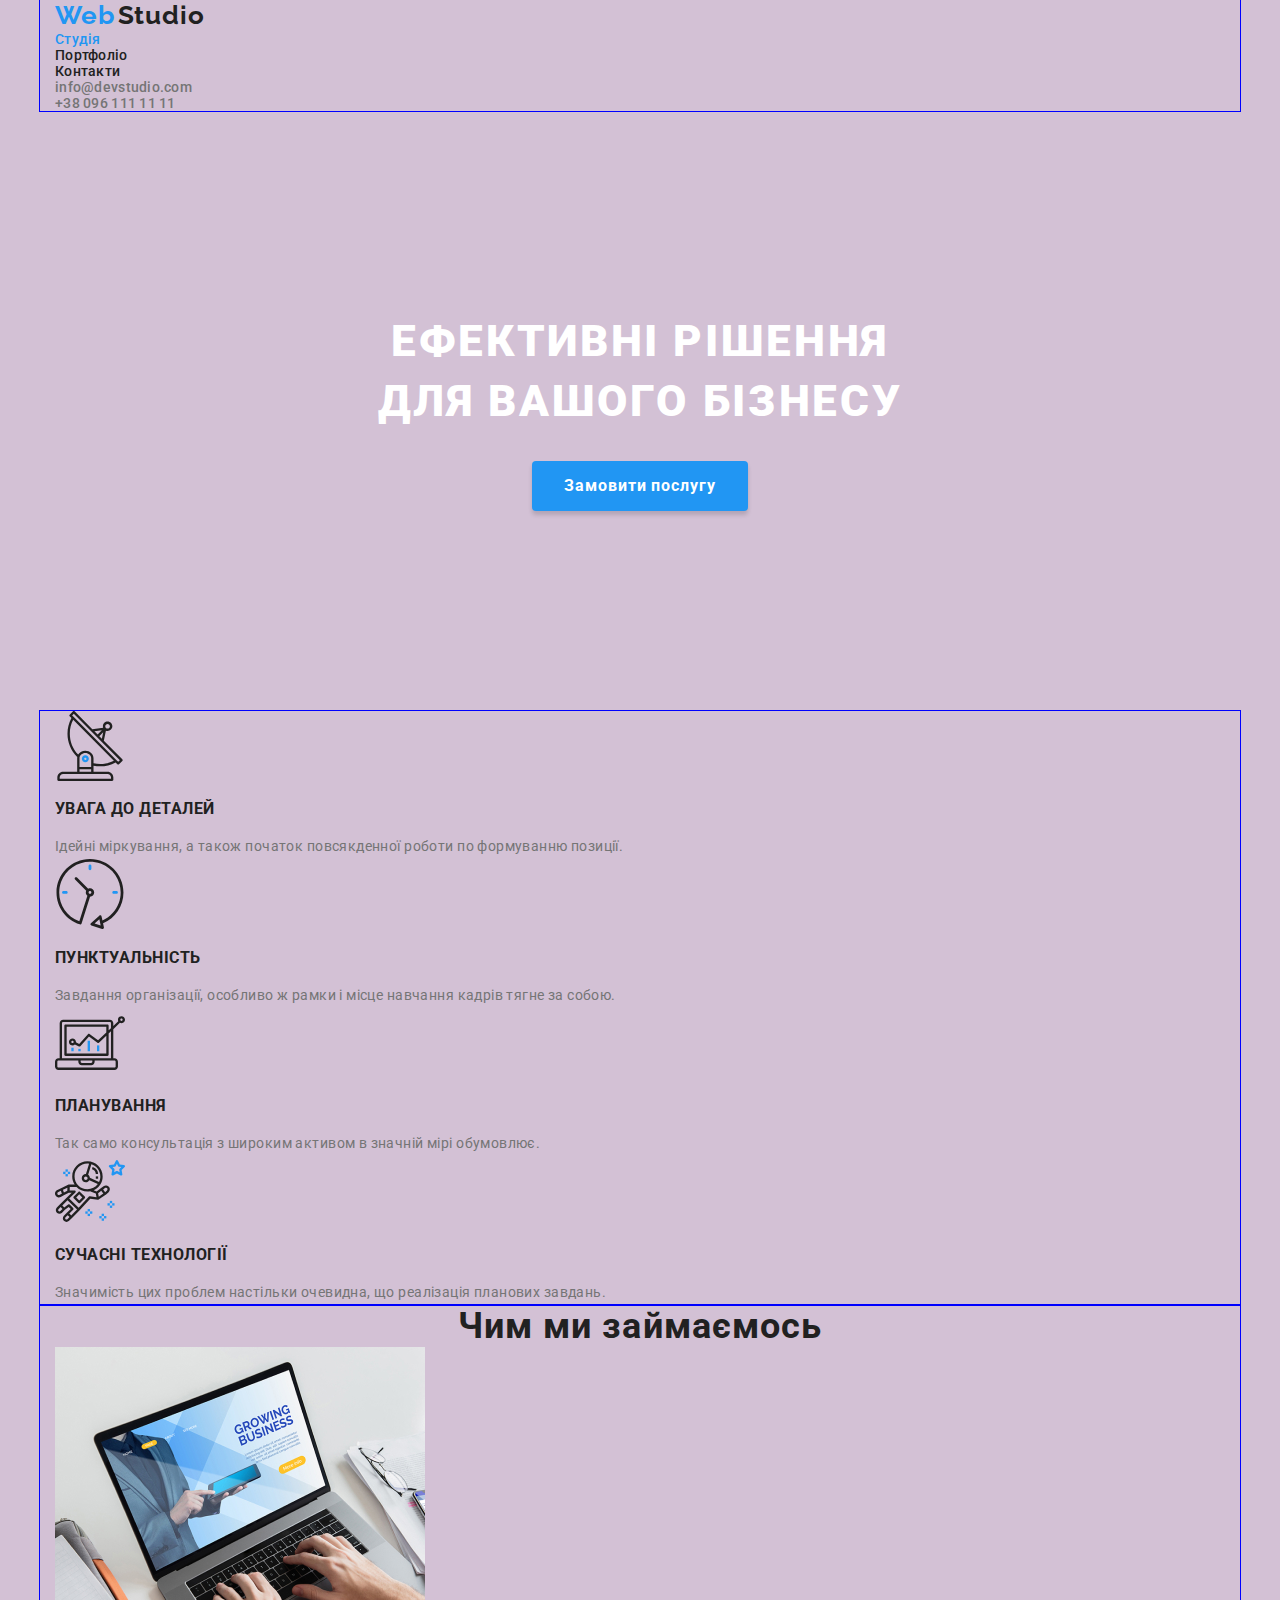
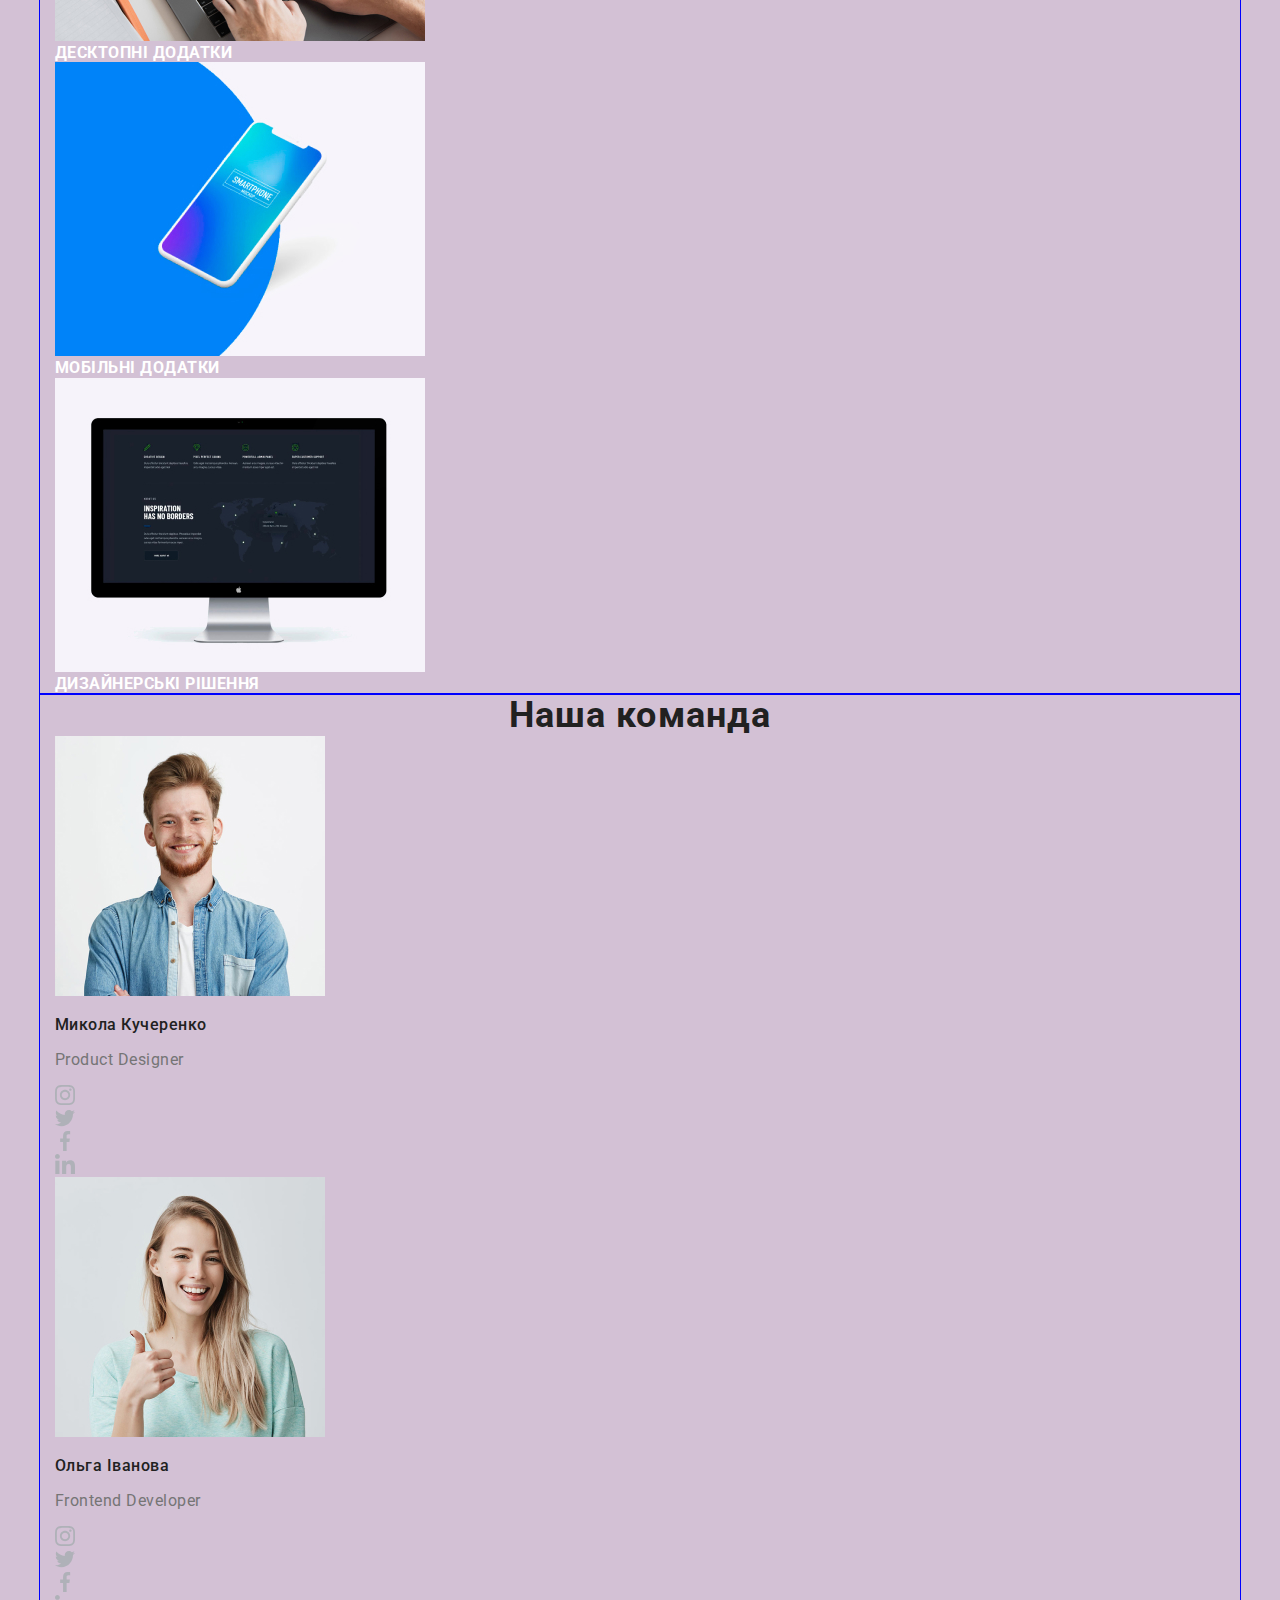
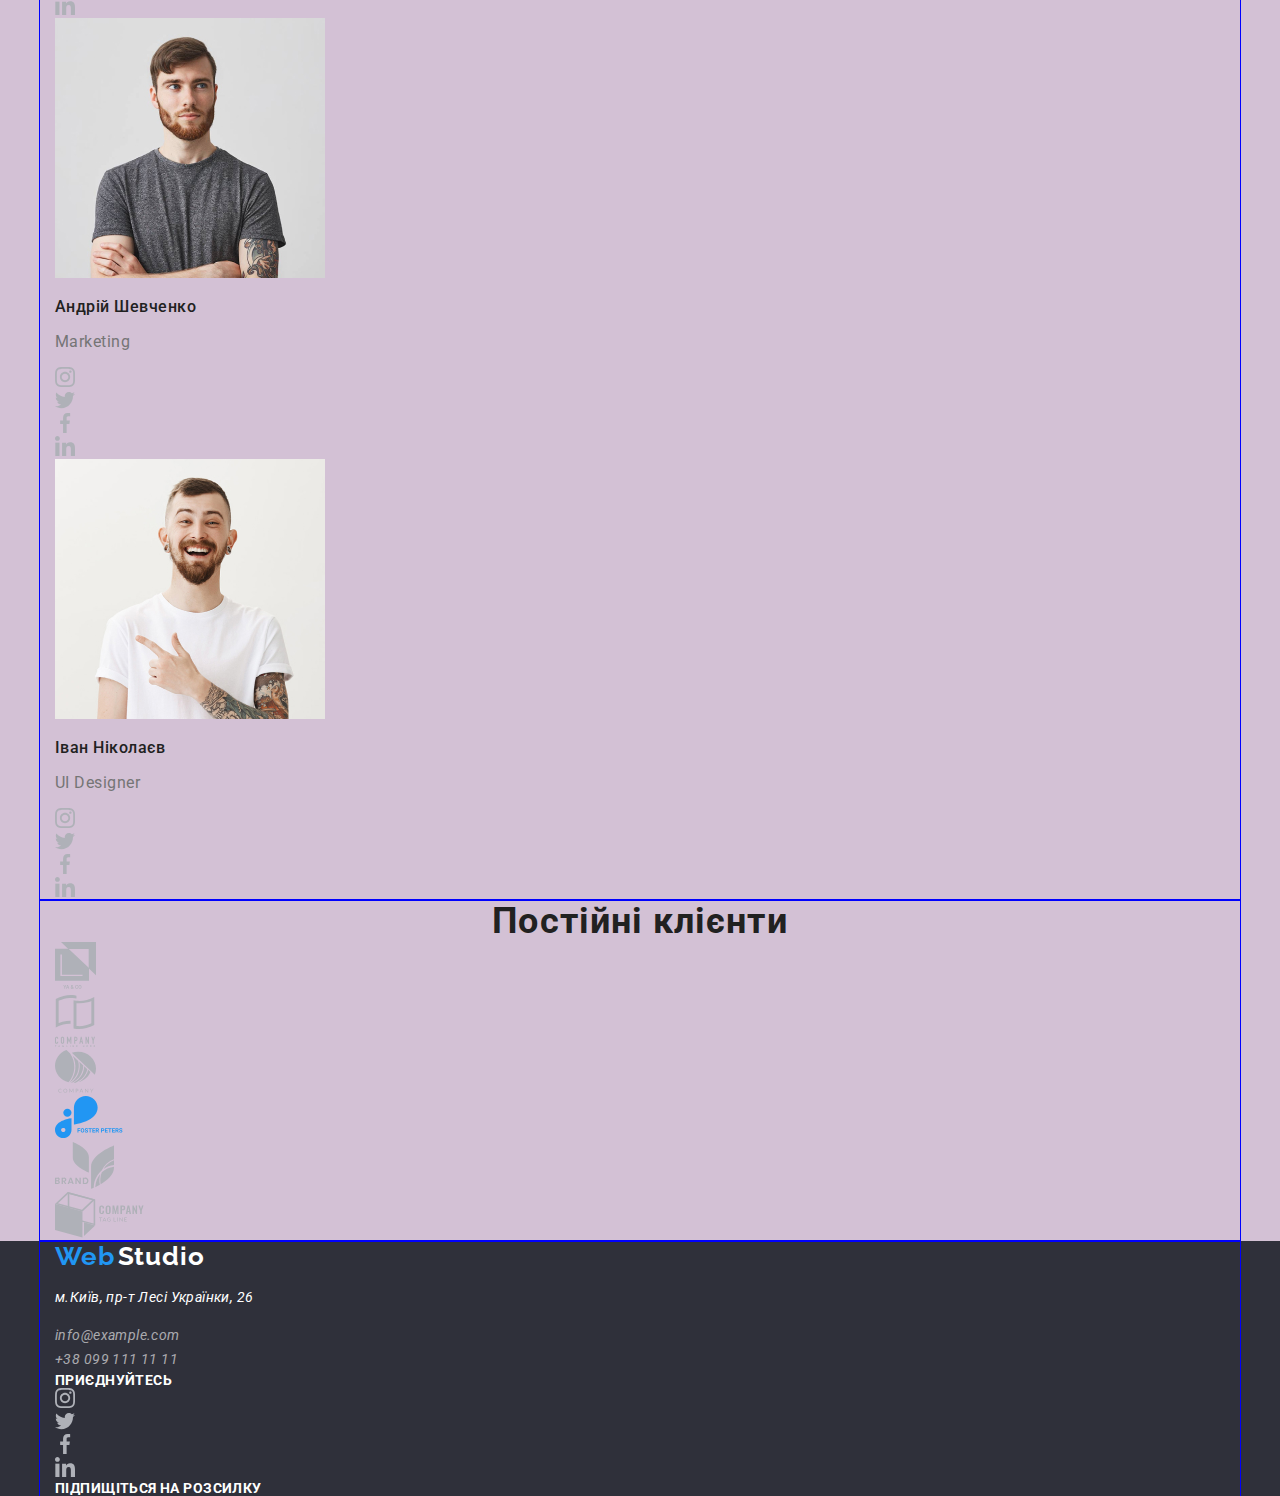
==== index.html @ decf310d "Changes in css for button; Added containers; margin/padding for hero/list" ====
<!DOCTYPE html>
<html lang="uk">
	<head>
		<meta charset="UTF-8" />
		<meta name="viewport" content="width=device-width, initial-scale=1.0" />
		<title>Homework3</title>
		<link
			href="https://fonts.googleapis.com/css2?family=Raleway:wght@400;700&family=Roboto:wght@400;500;700&display=swap"
			rel="stylesheet"
		/>
		<link rel="stylesheet" href="./css/normalize.css" />
		<link rel="stylesheet" href="./css/style.css" />
	</head>
	<body>
		<!--Header of page-->
		<header>
			<div class="container">
				<!--Navigation-->
				<nav class="navigation">
					<a class="navigation-logo" href="./index.html">
						<span class="logo logo-web">Web</span>
						<span class="logo">Studio</span>
					</a>
					<ul class="list navigation-menu-list">
						<li class="navigation-menu-list-item">
							<a href="./index.html" class="navigation-menu-link current">Студія</a>
						</li>
						<li class="navigation-menu-list-item">
							<a href="./portfolio.html" class="navigation-menu-link">Портфоліо</a>
						</li>
						<li class="navigation-menu-list-item"><a href="#" class="navigation-menu-link">Контакти</a></li>
					</ul>
				</nav>

				<!--Contacts-->
				<ul class="list">
					<li><a class="contacts-link" href="mailto:info@devstudio.com">info@devstudio.com</a></li>
					<li><a class="contacts-link" href="tel:+380961111111">+38 096 111 11 11</a></li>
				</ul>
			</div>
		</header>

		<!--Main unique content of the page-->
		<main>
			<!--Section Hero-->
			<section class="hero">
				<h1 class="hero-title">
					Ефективні рішення
					<br />
					для вашого бізнесу
				</h1>
				<button class="btn" type="button">Замовити послугу</button>
			</section>

			<!--Section Main work principles-->
			<section>
				<div class="container">
					<!--hide h2 in this section-->
					<h2 class="visually-hidden">Основні принципи роботи</h2>
					<ul class="list work-principle-list">
						<li class="principle-list-item">
							<img src="./images/work-principles/antenna1.svg" alt="Antena" />
							<h3 class="principle-list-item-title">Увага до деталей</h3>
							<p class="principle-list-item-text">
								Ідейні міркування, а також початок повсякденної роботи по формуванню позиції.
							</p>
						</li>
						<li>
							<img src="./images/work-principles/clock1.svg" alt="Clock" />
							<h3 class="principle-list-item-title">Пунктуальність</h3>
							<p class="principle-list-item-text">
								Завдання організації, особливо ж рамки і місце навчання кадрів тягне за собою.
							</p>
						</li>
						<li>
							<img src="./images/work-principles/diagram1.svg" alt="Diagram" />
							<h3 class="principle-list-item-title">Планування</h3>
							<p class="principle-list-item-text">Так само консультація з широким активом в значній мірі обумовлює.</p>
						</li>
						<li>
							<img src="./images/work-principles/astronaut1.svg" alt="Astronaut" />
							<h3 class="principle-list-item-title">Сучасні технології</h3>
							<p class="principle-list-item-text">
								Значимість цих проблем настільки очевидна, що реалізація планових завдань.
							</p>
						</li>
					</ul>
				</div>
			</section>

			<!--Section What we do-->
			<section>
				<div class="container">
					<h2 class="section-title">Чим ми займаємось</h2>
					<ul class="list">
						<li>
							<img src="./images/our-work/ourwork1.jpg" alt="Opened PC" width="370" />
							<h3 class="whatwedo-list-item-title">Десктопні додатки</h3>
						</li>
						<li>
							<img src="./images/our-work/ourwork2.jpg" alt="Mobile phone" width="370" />
							<h3 class="whatwedo-list-item-title">Мобільні додатки</h3>
						</li>
						<li>
							<img src="./images/our-work/ourwork3.jpg" alt="Monitor" width="370" />
							<h3 class="whatwedo-list-item-title">Дизайнерські рішення</h3>
						</li>
					</ul>
				</div>
			</section>

			<!--Section Our team-->
			<section>
				<div class="container">
					<h2 class="section-title">Наша команда</h2>
					<ul class="list">
						<!--First employee-->
						<li>
							<img src="./images/team-photo/img1.jpg" alt="Микола Кучеренко" width="270" />
							<h3 class="ourteam-list-item-title">Микола Кучеренко</h3>
							<p class="ourteam-list-item-text" lang="en">Product Designer</p>
							<ul class="list">
								<!--Instagram link-->
								<li>
									<a
										href="https://www.instagram.com/"
										target="_blank"
										rel="noopener noreferrer"
										aria-label="Ссилка на інстаграм"
									>
										<img src="./images/social-links-logo/instagram.svg" alt="instagram-logo" />
									</a>
								</li>

								<!--Twitter link-->
								<li>
									<a
										href="https://www.twitter.com/"
										target="_blank"
										rel="noopener noreferrer"
										aria-label="Ссилка на твітер"
									>
										<img src="./images/social-links-logo/twitter.svg" alt="twitter-logo" />
									</a>
								</li>

								<!--Facebook Link-->
								<li>
									<a
										href="https://www.facebook.com/"
										target="_blank"
										rel="noopener noreferrer"
										aria-label="Ссилка на фейсбук"
									>
										<img src="./images/social-links-logo/facebook.svg" alt="facebool-logo" />
									</a>
								</li>

								<!--Linkedin Link-->
								<li>
									<a
										href="https://www.linkedin.com/"
										target="_blank"
										rel="noopener noreferrer"
										aria-label="Ссилка на лінкедін"
									>
										<img src="./images/social-links-logo/linkedin.svg" alt="linked-logo" />
									</a>
								</li>
							</ul>
						</li>

						<!--Second employee-->
						<li>
							<img src="./images/team-photo/img2.jpg" alt="Ольга Іванова" width="270" />
							<h3 class="ourteam-list-item-title">Ольга Іванова</h3>
							<p class="ourteam-list-item-text" lang="en">Frontend Developer</p>
							<ul class="list">
								<!--Instagram link-->
								<li>
									<a
										href="https://www.instagram.com/"
										target="_blank"
										rel="noopener noreferrer"
										aria-label="Ссилка на інстаграм"
									>
										<img src="./images/social-links-logo/instagram.svg" alt="instagram-logo" />
									</a>
								</li>

								<!--Twitter link-->
								<li>
									<a
										href="https://www.twitter.com/"
										target="_blank"
										rel="noopener noreferrer"
										aria-label="Ссилка на твітер"
									>
										<img src="./images/social-links-logo/twitter.svg" alt="twitter-logo" />
									</a>
								</li>

								<!--Facebook link-->
								<li>
									<a
										href="https://www.facebook.com/"
										target="_blank"
										rel="noopener noreferrer"
										aria-label="Ссилка на фейсбук"
									>
										<img src="./images/social-links-logo/facebook.svg" alt="facebool-logo" />
									</a>
								</li>

								<!--Linkedin Link-->
								<li>
									<a
										href="https://www.linkedin.com/"
										target="_blank"
										rel="noopener noreferrer"
										aria-label="Ссилка на лінкедін"
									>
										<img src="./images/social-links-logo/linkedin.svg" alt="linked-logo" />
									</a>
								</li>
							</ul>
						</li>

						<!--Third employee-->
						<li>
							<img src="./images/team-photo/img3.jpg" alt="Андрій Шевченко" width="270" />
							<h3 class="ourteam-list-item-title">Андрій Шевченко</h3>
							<p class="ourteam-list-item-text" lang="en">Marketing</p>
							<ul class="list">
								<!--Instagram Link-->
								<li>
									<a
										href="https://www.instagram.com/"
										target="_blank"
										rel="noopener noreferrer"
										aria-label="Ссилка на інстаграм"
									>
										<img src="./images/social-links-logo/instagram.svg" alt="instagram-logo" />
									</a>
								</li>

								<!--Twitter Link-->
								<li>
									<a
										href="https://www.twitter.com/"
										target="_blank"
										rel="noopener noreferrer"
										aria-label="Ссилка на твітер"
									>
										<img src="./images/social-links-logo/twitter.svg" alt="twitter-logo" />
									</a>
								</li>

								<!--Facebook Link-->
								<li>
									<a
										href="https://www.facebook.com/"
										target="_blank"
										rel="noopener noreferrer"
										aria-label="Ссилка на фейсбук"
									>
										<img src="./images/social-links-logo/facebook.svg" alt="facebool-logo" />
									</a>
								</li>

								<!--Linkedin Link-->
								<li>
									<a
										href="https://www.linkedin.com/"
										target="_blank"
										rel="noopener noreferrer"
										aria-label="Ссилка на лінкедін"
									>
										<img src="./images/social-links-logo/linkedin.svg" alt="linked-logo" />
									</a>
								</li>
							</ul>
						</li>

						<!--Forth employee-->
						<li>
							<img src="./images/team-photo/img4.jpg" alt="Іван Ніколаєв" width="270" />
							<h3 class="ourteam-list-item-title">Іван Ніколаєв</h3>
							<p class="ourteam-list-item-text" lang="en">UI Designer</p>
							<ul class="list">
								<!--Instagram Link-->
								<li>
									<a
										href="https://www.instagram.com/"
										target="_blank"
										rel="noopener noreferrer"
										aria-label="Ссилка на інстаграм"
									>
										<img src="./images/social-links-logo/instagram.svg" alt="instagram-logo" />
									</a>
								</li>

								<!--Twitter Link-->
								<li>
									<a
										href="https://www.twitter.com/"
										target="_blank"
										rel="noopener noreferrer"
										aria-label="Ссилка на твітер"
									>
										<img src="./images/social-links-logo/twitter.svg" alt="twitter-logo" />
									</a>
								</li>

								<!--Facebook Link-->
								<li>
									<a
										href="https://www.facebook.com/"
										target="_blank"
										rel="noopener noreferrer"
										aria-label="Ссилка на фейсбук"
									>
										<img src="./images/social-links-logo/facebook.svg" alt="facebool-logo" />
									</a>
								</li>

								<!--Linkedin Link-->
								<li>
									<a
										href="https://www.linkedin.com/"
										target="_blank"
										rel="noopener noreferrer"
										aria-label="Ссилка на лінкедін"
									>
										<img src="./images/social-links-logo/linkedin.svg" alt="linked-logo" />
									</a>
								</li>
							</ul>
						</li>
					</ul>
				</div>
			</section>

			<!--Section Main clients-->
			<section>
				<div class="container">
					<h2 class="section-title">Постійні клієнти</h2>
					<ul class="list">
						<li>
							<a href=""><img src="./images/client-logo/logo1.svg" alt="logo1" /></a>
						</li>
						<li>
							<a href=""><img src="./images/client-logo/logo2.svg" alt="logo2" /></a>
						</li>
						<li>
							<a href=""><img src="./images/client-logo/logo3.svg" alt="logo3" /></a>
						</li>
						<li>
							<a href=""><img src="./images/client-logo/logo4.svg" alt="logo4" /></a>
						</li>
						<li>
							<a href=""><img src="./images/client-logo/logo5.svg" alt="logo5" /></a>
						</li>
						<li>
							<a href=""><img src="./images/client-logo/logo6.svg" alt="logo6" /></a>
						</li>
					</ul>
				</div>
			</section>
		</main>

		<!--Footer-->
		<footer class="footer">
			<div class="container">
				<!--Contacts-->
				<div>
					<a class="navigation-logo" href="./index.html">
						<span class="logo logo-web">Web</span>
						<span class="logo footer-logo-stidio">Studio</span>
					</a>
					<address>
						<p class="footer-address-info">м.Київ, пр-т Лесі Українки, 26</p>
						<ul class="list">
							<li><a class="footer-contacts-info" href="mailto:info@example.com">info@example.com</a></li>
							<li><a class="footer-contacts-info" href="tel:+380961111111">+38 099 111 11 11</a></li>
						</ul>
					</address>
				</div>

				<!--Social-links for web studio-->
				<div>
					<b class="footer-join">Приєднуйтесь</b>
					<ul class="list">
						<li>
							<a
								href="https://www.instagram.com/"
								target="_blank"
								rel="noopener noreferrer"
								aria-label="Ссилка на інстаграм"
							>
								<img src="./images/social-links-logo/instagram.svg" alt="instagram-logo" />
							</a>
						</li>
						<li>
							<a
								href="https://www.twitter.com/"
								target="_blank"
								rel="noopener noreferrer"
								aria-label="Ссилка на твітер"
							>
								<img src="./images/social-links-logo/twitter.svg" alt="twitter-logo" />
							</a>
						</li>
						<li>
							<a
								href="https://www.facebook.com/"
								target="_blank"
								rel="noopener noreferrer"
								aria-label="Ссилка на фейсбук"
							>
								<img src="./images/social-links-logo/facebook.svg" alt="facebook-logo" />
							</a>
						</li>
						<li>
							<a
								href="https://www.linkedin.com/"
								target="_blank"
								rel="noopener noreferrer"
								aria-label="Ссилка на лінкедін"
							>
								<img src="./images/social-links-logo/linkedin.svg" alt="linkedin-logo" />
							</a>
						</li>
					</ul>
				</div>

				<!--Mail subscription-->
				<div>
					<b class="footer-join">Підпищіться на розсилку</b>
				</div>
			</div>
		</footer>
	</body>
</html>
---- css/style.css ----
/*font-family: 'Raleway', sans-serif;
font-family: 'Roboto', sans-serif;*/

html {
	box-sizing: border-box;
}
*,
*::before,
*::after {
	box-sizing: inherit;
}

:root {
	--primary-text-color: #212121;
	--secondary-text-color: #757575;
	--accent-color: #2196f3;
	--title-text-color: #ffffff;
	--footer-contacts-text: rgba(255, 255, 255, 0.6);
	--temporary-background-color: rgba(81, 7, 86, 0.25);
}

body {
	font-family: "Roboto", sans-serif;
	font-size: 14px;
	line-height: 1.143;
	letter-spacing: 0.02em;
	color: var(--primary-text-color);
	background: var(--temporary-background-color);
}

/* Container */
.container {
	width: 1200px;
	margin: 0 auto;
	padding-left: 15px;
	padding-right: 15px;
	outline: 1px solid blue;
}

.visually-hidden {
	position: absolute !important;
	clip: rect(1px 1px 1px 1px);
	/* IE6, IE7 */
	clip: rect(1px 1px 1px 1px);
	padding: 0 !important;
	border: 0 !important;
	height: 1px !important;
	width: 1px !important;
	overflow: hidden;
}

.list {
	list-style-type: none;
	margin: 0px;
	padding: 0px;
}

/*Header Logo WEB-STUDIO*/
.logo {
	font-family: "Raleway", sans-serif;
	font-weight: 700;
	font-size: 26px;
	line-height: 1.192;
	letter-spacing: 0.03em;
}
.logo-web {
	color: var(--accent-color);
}
.navigation-logo {
	color: var(--primary-text-color);
	text-decoration: none;
}
.navigation-logo:hover,
.navigation-logo:focus {
	color: #2196f3;
}

/*Header Navigation Menu*/
.navigation-menu-link {
	font-weight: 500;
	color: var(--primary-text-color);
	text-decoration: none;
}

.navigation-menu-link:hover,
.navigation-menu-link:focus {
	color: #2196f3;
}

.current {
	color: #2196f3;
}

/*Header Contacts*/
.contacts-link {
	font-weight: 500;
	color: #757575;
	text-decoration: none;
}

.contacts-link:hover,
.contacts-link:focus {
	color: #2196f3;
}

/*Section Hero*/
.hero {
	padding-top: 200px;
	padding-bottom: 200px;
	text-align: center;
}
.hero-title {
	font-weight: 900;
	font-size: 44px;
	line-height: 1.364;
	letter-spacing: 0.06em;
	text-transform: uppercase;
	color: var(--title-text-color);
	margin-top: 0px;
	margin-bottom: 30px;
}

.btn {
	font-weight: 700;
	font-size: 16px;
	line-height: 1.875;
	letter-spacing: 0.06em;
	color: var(--title-text-color);
	background: var(--accent-color);
	box-shadow: 0px 4px 4px rgba(0, 0, 0, 0.15);
	display: inline-block;
	align-items: center;
	text-align: center;
	border-radius: 4px;
	border: none;
	padding: 10px 32px;
	min-width: 200px;
}

/*Section titles*/
.section-title {
	font-weight: 700;
	font-size: 36px;
	line-height: 1.167;
	text-align: center;
	letter-spacing: 0.03em;
	margin: 0px;
}

/*Section main work principles*/
.principle-list-item-title {
	font-weight: 700;
	letter-spacing: 0.03em;
	text-transform: uppercase;
}
.principle-list-item-text {
	line-height: 1.714;
	letter-spacing: 0.03em;
	color: var(--secondary-text-color);
	margin: 0px;
}

/*Section What we do*/
.whatwedo-list-item-title {
	font-weight: 700;
	letter-spacing: 0.03em;
	text-transform: uppercase;
	color: var(--title-text-color);
	margin: 0px;
}
/*Section Our team*/
.ourteam-list-item-title {
	font-weight: 500;
	font-size: 16px;
	line-height: 1.188;
	letter-spacing: 0.03em;
}
.ourteam-list-item-text {
	font-size: 16px;
	line-height: 1.188;
	letter-spacing: 0.03em;
	color: var(--secondary-text-color);
}

/*Footer Logo Address and contacts*/
.footer {
	background: #2f303a;
}
.footer-logo-stidio {
	color: var(--title-text-color);
}
.footer-address-info {
	line-height: 1.714;
	letter-spacing: 0.03em;
	color: var(--title-text-color);
}
.footer-contacts-info {
	line-height: 1.714;
	letter-spacing: 0.03em;
	color: var(--footer-contacts-text);
	text-decoration: none;
}

.footer-join {
	font-weight: 700;
	letter-spacing: 0.03em;
	text-transform: uppercase;
	color: var(--title-text-color);
}

/*Portfolio bottoms*/
.btn-portfolio {
	display: flex;
	font-weight: 500;
	font-size: 16px;
	line-height: 1.625;
	text-align: center;
	letter-spacing: 0.03em;
	color: var(--primary-text-color);
	background: #f5f4fa;
	border-radius: 4px;
	padding: 6px 22px;
	border: none;
}
.btn-portfolio:hover,
.btn-portfolio:focus {
	background-color: var(--accent-color);
	color: var(--title-text-color);
}

/*Portfolio content*/
.portfolio-list-item-link {
	color: var(--primary-text-color);
	text-decoration: none;
}
.content-portfolio-list-item-title {
	font-weight: 700;
	font-size: 18px;
	line-height: 2;
	letter-spacing: 0.06em;
}
.content-portfolio-list-item-point {
	font-size: 16px;
	line-height: 1.875;
	letter-spacing: 0.03em;
	color: var(--secondary-text-color);
}
.content-portfolio-list-item-pop-up-text {
	font-size: 18px;
	line-height: 1.556;
	letter-spacing: 0.03em;
	color: var(--title-text-color);
}
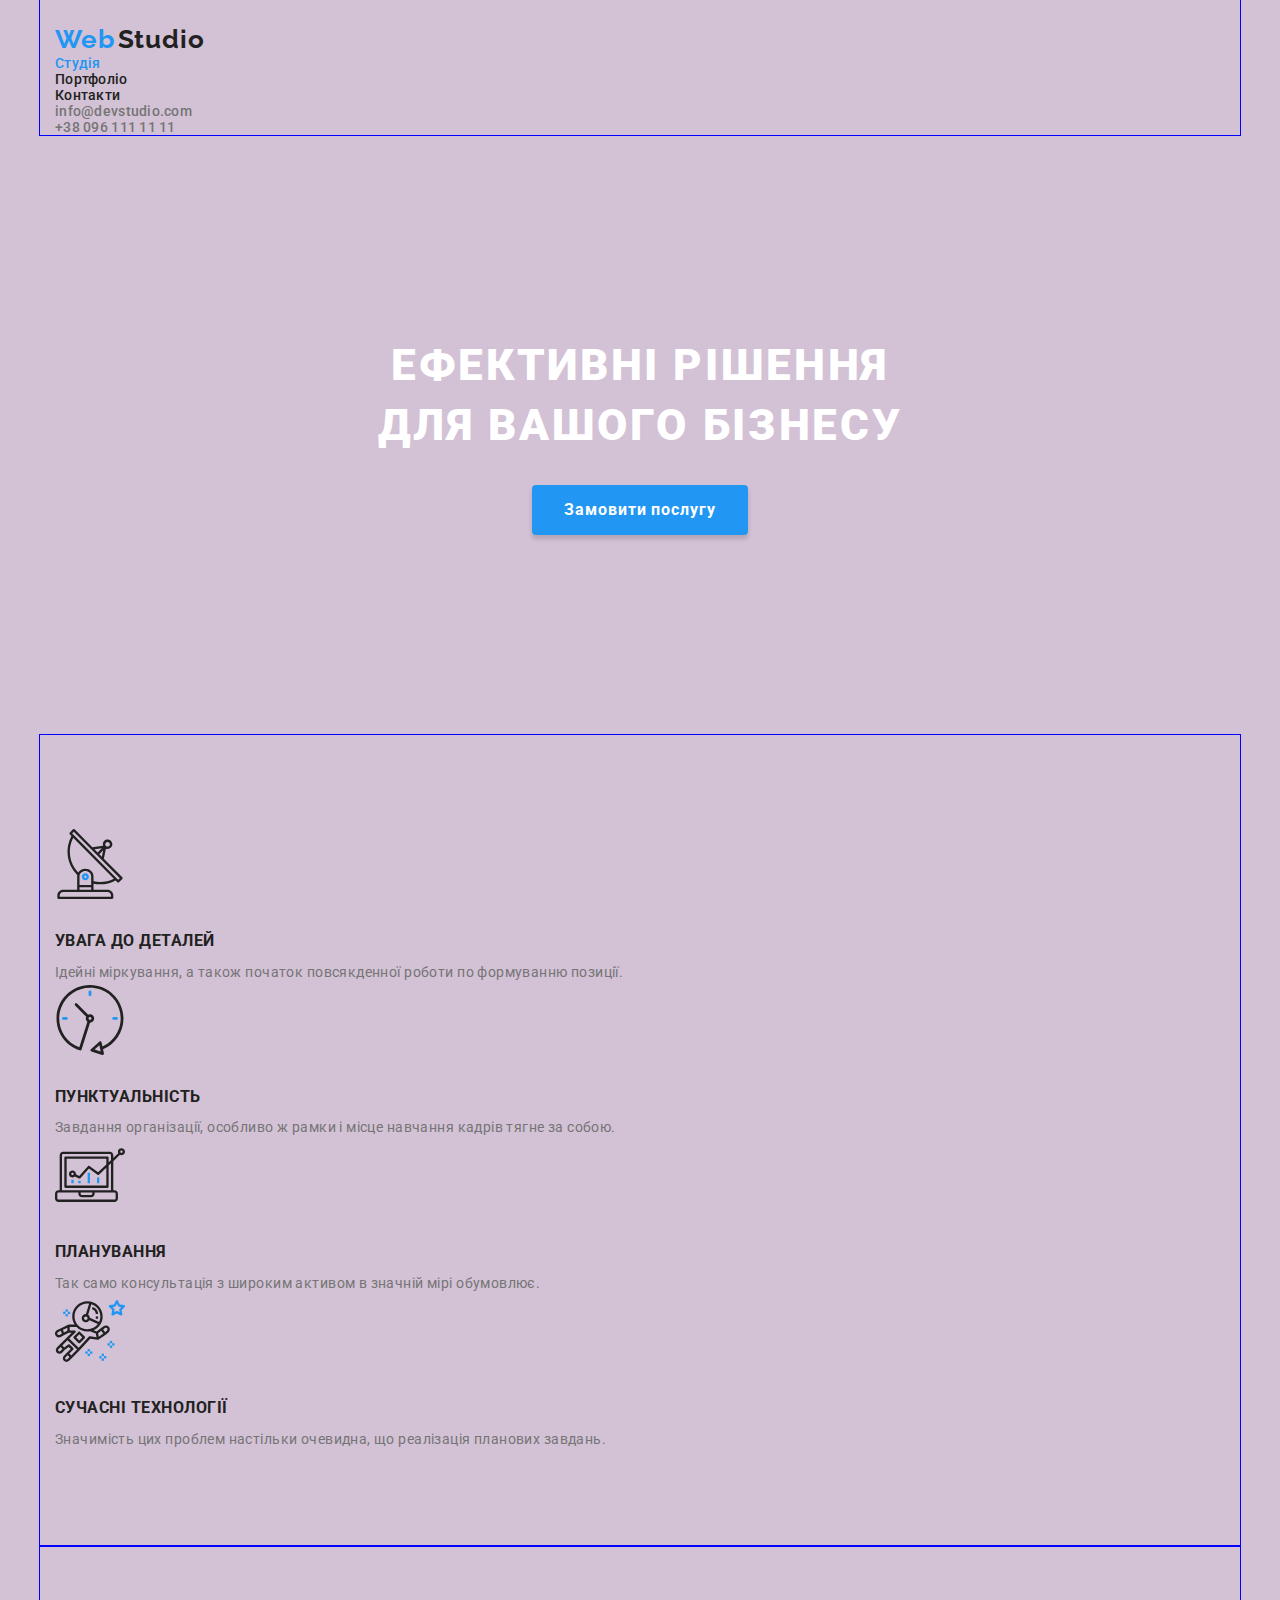
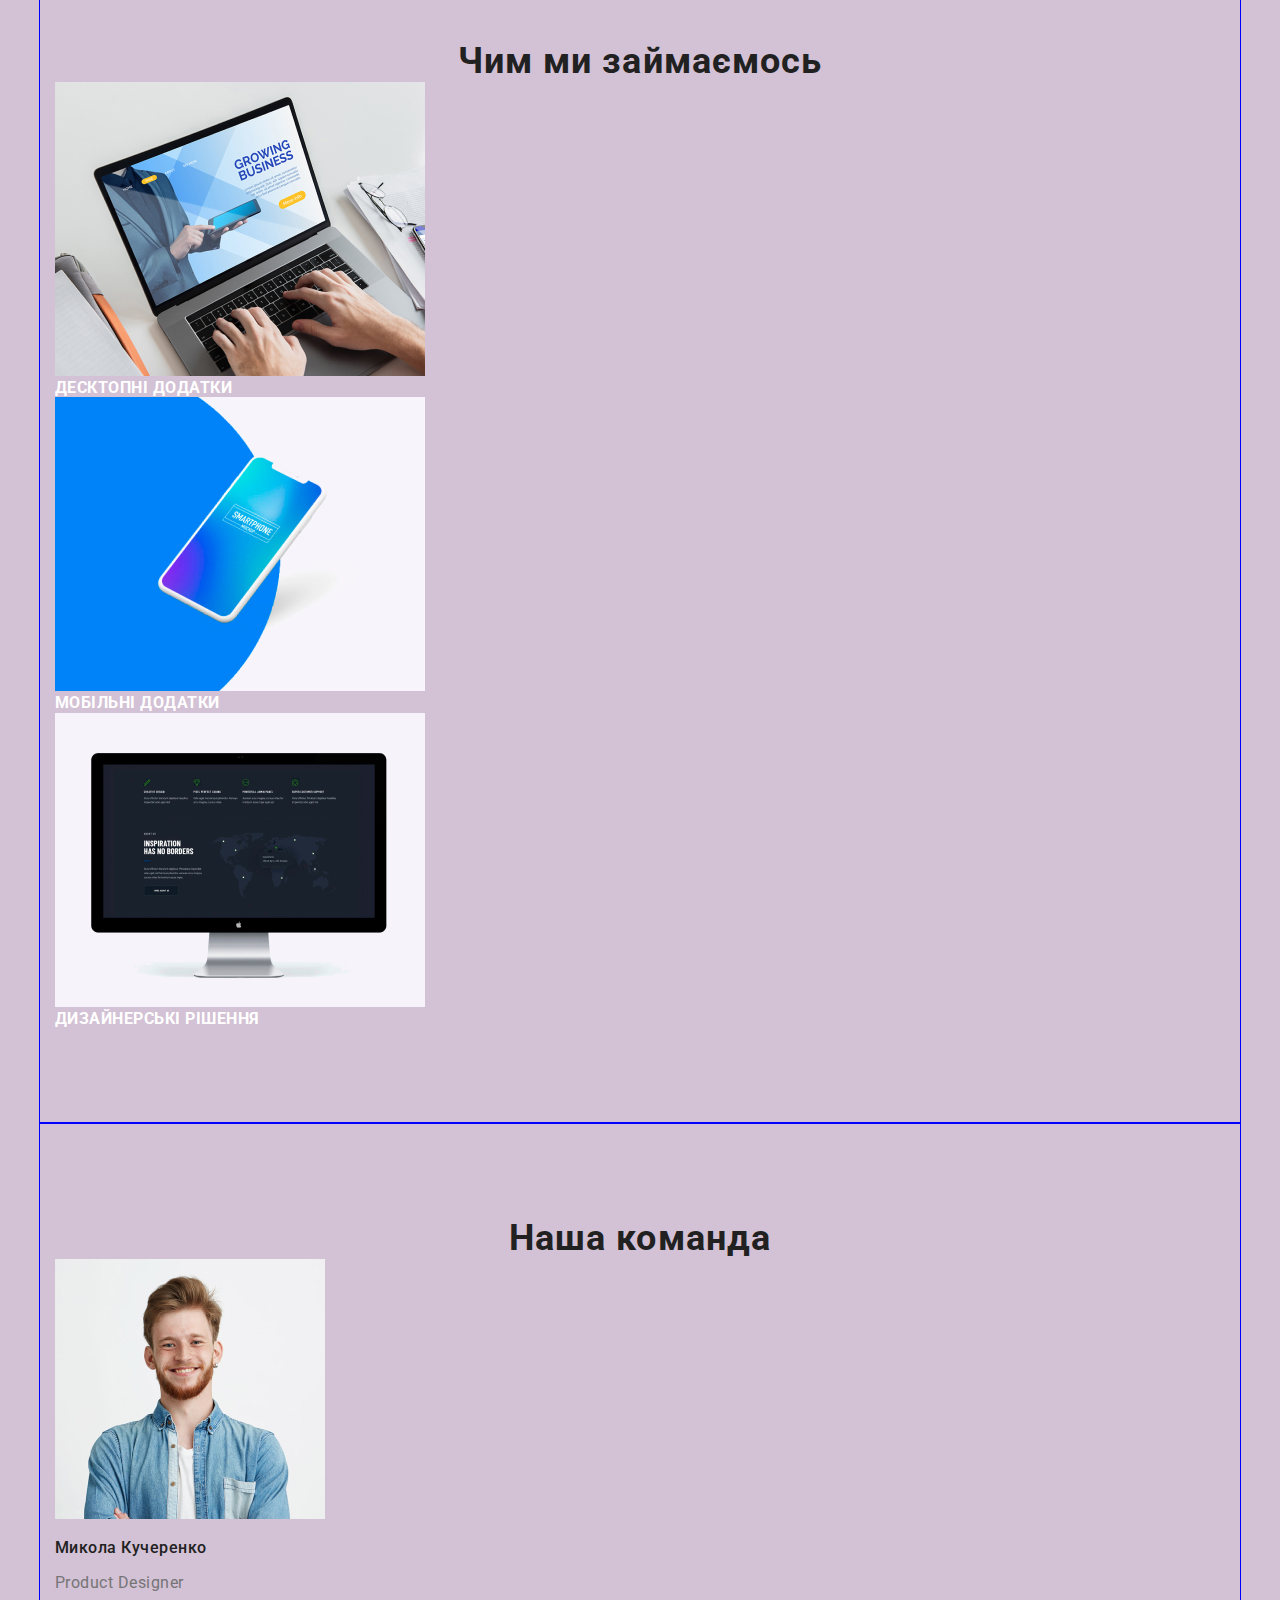
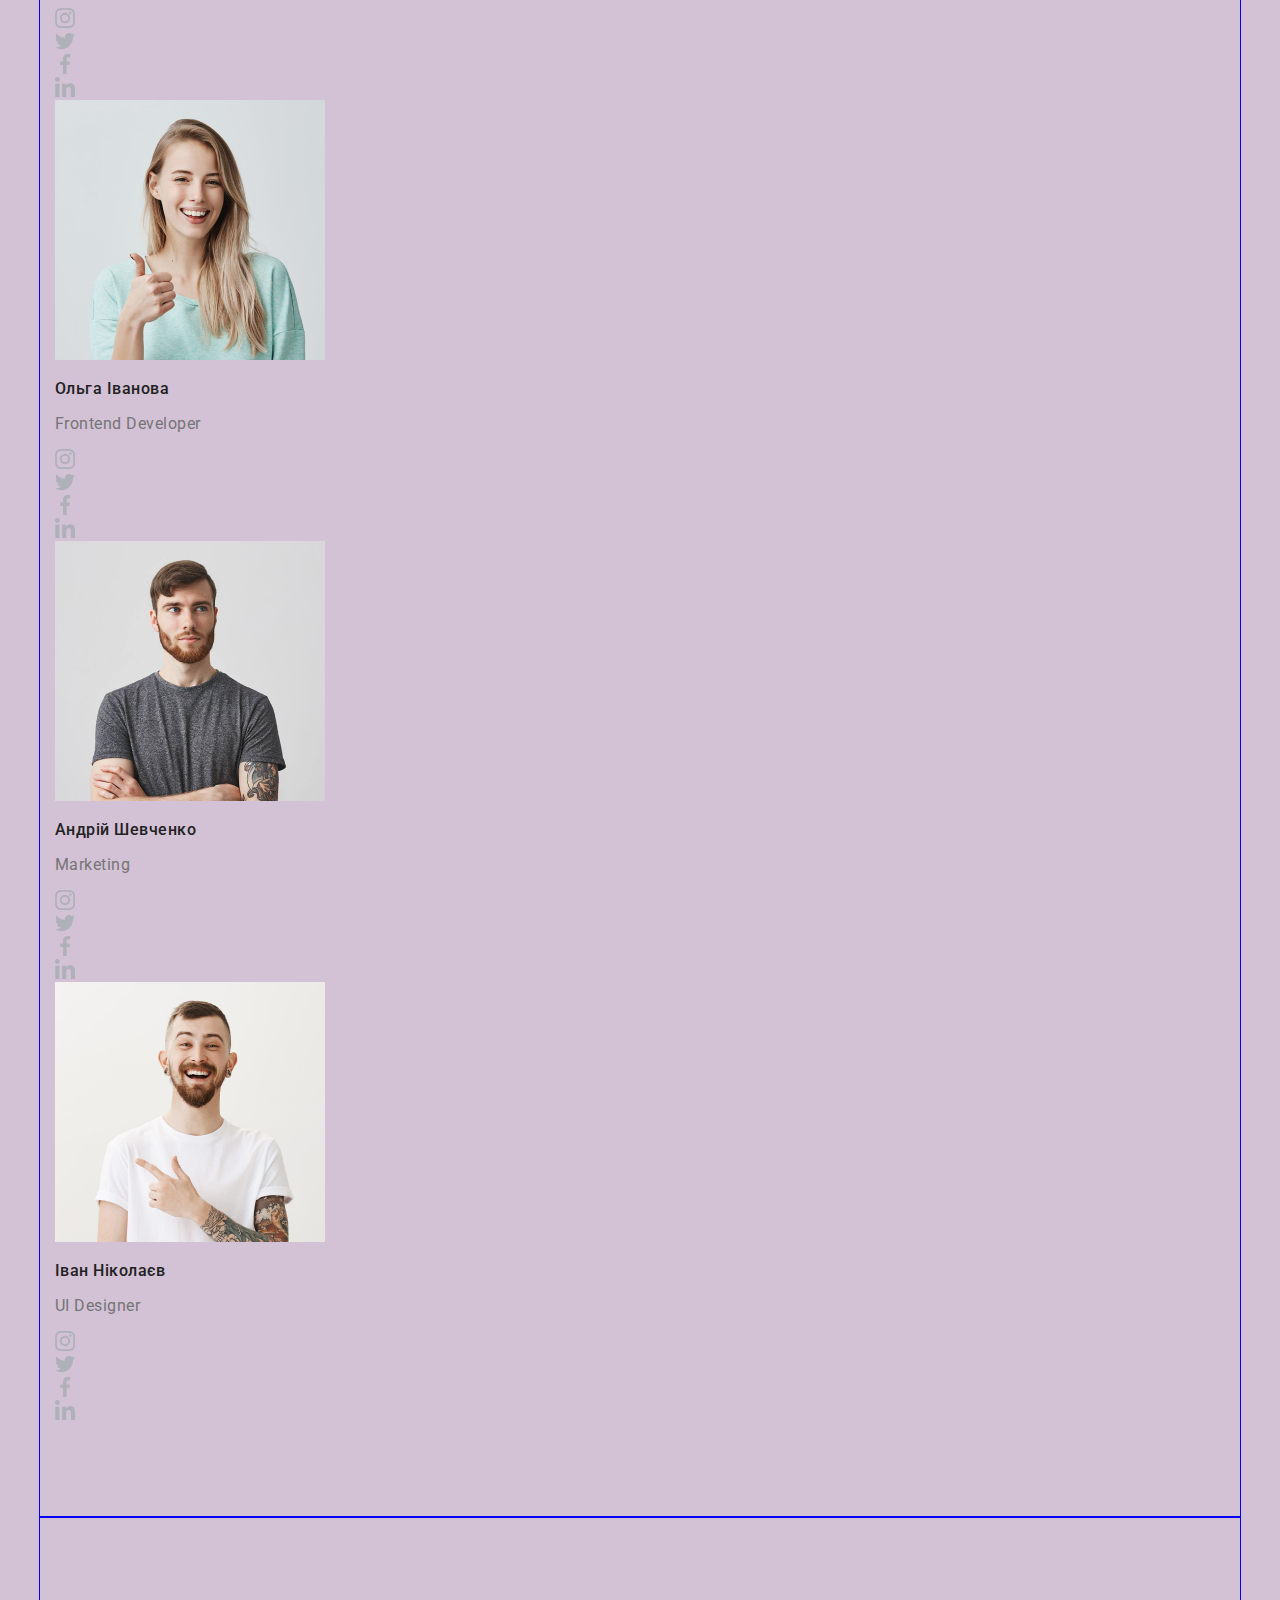
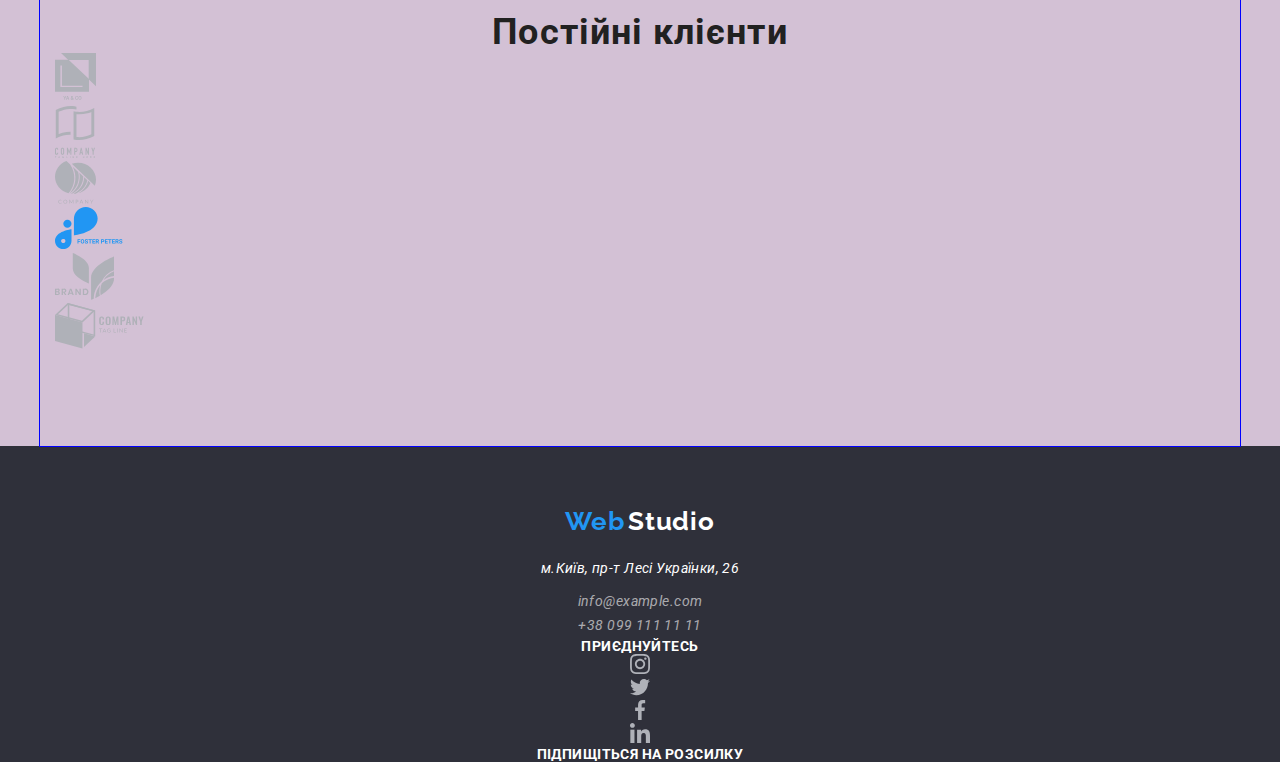
==== commit 01b72e0a: "Added paddings for sections and some margins" ====
--- a/index.html
+++ b/index.html
@@ -54,7 +54,7 @@
 
 			<!--Section Main work principles-->
 			<section>
-				<div class="container">
+				<div class="container section-vertical-padding">
 					<!--hide h2 in this section-->
 					<h2 class="visually-hidden">Основні принципи роботи</h2>
 					<ul class="list work-principle-list">
@@ -90,7 +90,7 @@
 
 			<!--Section What we do-->
 			<section>
-				<div class="container">
+				<div class="container section-vertical-padding">
 					<h2 class="section-title">Чим ми займаємось</h2>
 					<ul class="list">
 						<li>
@@ -111,7 +111,7 @@
 
 			<!--Section Our team-->
 			<section>
-				<div class="container">
+				<div class="container section-vertical-padding">
 					<h2 class="section-title">Наша команда</h2>
 					<ul class="list">
 						<!--First employee-->
@@ -343,7 +343,7 @@
 
 			<!--Section Main clients-->
 			<section>
-				<div class="container">
+				<div class="container section-vertical-padding">
 					<h2 class="section-title">Постійні клієнти</h2>
 					<ul class="list">
 						<li>
@@ -371,73 +371,66 @@
 
 		<!--Footer-->
 		<footer class="footer">
-			<div class="container">
-				<!--Contacts-->
-				<div>
-					<a class="navigation-logo" href="./index.html">
-						<span class="logo logo-web">Web</span>
-						<span class="logo footer-logo-stidio">Studio</span>
-					</a>
-					<address>
-						<p class="footer-address-info">м.Київ, пр-т Лесі Українки, 26</p>
-						<ul class="list">
-							<li><a class="footer-contacts-info" href="mailto:info@example.com">info@example.com</a></li>
-							<li><a class="footer-contacts-info" href="tel:+380961111111">+38 099 111 11 11</a></li>
-						</ul>
-					</address>
-				</div>
-
-				<!--Social-links for web studio-->
-				<div>
-					<b class="footer-join">Приєднуйтесь</b>
+			<!--Contacts-->
+			<div>
+				<a class="navigation-logo" href="./index.html">
+					<span class="logo logo-web">Web</span>
+					<span class="logo footer-logo-stidio">Studio</span>
+				</a>
+				<address>
+					<p class="footer-address-info">м.Київ, пр-т Лесі Українки, 26</p>
 					<ul class="list">
-						<li>
-							<a
-								href="https://www.instagram.com/"
-								target="_blank"
-								rel="noopener noreferrer"
-								aria-label="Ссилка на інстаграм"
-							>
-								<img src="./images/social-links-logo/instagram.svg" alt="instagram-logo" />
-							</a>
-						</li>
-						<li>
-							<a
-								href="https://www.twitter.com/"
-								target="_blank"
-								rel="noopener noreferrer"
-								aria-label="Ссилка на твітер"
-							>
-								<img src="./images/social-links-logo/twitter.svg" alt="twitter-logo" />
-							</a>
-						</li>
-						<li>
-							<a
-								href="https://www.facebook.com/"
-								target="_blank"
-								rel="noopener noreferrer"
-								aria-label="Ссилка на фейсбук"
-							>
-								<img src="./images/social-links-logo/facebook.svg" alt="facebook-logo" />
-							</a>
-						</li>
-						<li>
-							<a
-								href="https://www.linkedin.com/"
-								target="_blank"
-								rel="noopener noreferrer"
-								aria-label="Ссилка на лінкедін"
-							>
-								<img src="./images/social-links-logo/linkedin.svg" alt="linkedin-logo" />
-							</a>
-						</li>
-					</ul>
-				</div>
-
-				<!--Mail subscription-->
-				<div>
-					<b class="footer-join">Підпищіться на розсилку</b>
-				</div>
+						<li><a class="footer-contacts-info" href="mailto:info@example.com">info@example.com</a></li>
+						<li><a class="footer-contacts-info" href="tel:+380961111111">+38 099 111 11 11</a></li>
+					</ul>
+				</address>
+			</div>
+
+			<!--Social-links for web studio-->
+			<div>
+				<b class="footer-join">Приєднуйтесь</b>
+				<ul class="list">
+					<li>
+						<a
+							href="https://www.instagram.com/"
+							target="_blank"
+							rel="noopener noreferrer"
+							aria-label="Ссилка на інстаграм"
+						>
+							<img src="./images/social-links-logo/instagram.svg" alt="instagram-logo" />
+						</a>
+					</li>
+					<li>
+						<a href="https://www.twitter.com/" target="_blank" rel="noopener noreferrer" aria-label="Ссилка на твітер">
+							<img src="./images/social-links-logo/twitter.svg" alt="twitter-logo" />
+						</a>
+					</li>
+					<li>
+						<a
+							href="https://www.facebook.com/"
+							target="_blank"
+							rel="noopener noreferrer"
+							aria-label="Ссилка на фейсбук"
+						>
+							<img src="./images/social-links-logo/facebook.svg" alt="facebook-logo" />
+						</a>
+					</li>
+					<li>
+						<a
+							href="https://www.linkedin.com/"
+							target="_blank"
+							rel="noopener noreferrer"
+							aria-label="Ссилка на лінкедін"
+						>
+							<img src="./images/social-links-logo/linkedin.svg" alt="linkedin-logo" />
+						</a>
+					</li>
+				</ul>
+			</div>
+
+			<!--Mail subscription-->
+			<div>
+				<b class="footer-join">Підпищіться на розсилку</b>
 			</div>
 		</footer>
 	</body>
--- a/css/style.css
+++ b/css/style.css
@@ -76,6 +76,9 @@
 }
 
 /*Header Navigation Menu*/
+.navigation {
+	padding-top: 24px;
+}
 .navigation-menu-link {
 	font-weight: 500;
 	color: var(--primary-text-color);
@@ -147,11 +150,18 @@
 	margin: 0px;
 }
 
+.section-vertical-padding {
+	padding-top: 94px;
+	padding-bottom: 94px;
+}
+
 /*Section main work principles*/
 .principle-list-item-title {
 	font-weight: 700;
 	letter-spacing: 0.03em;
 	text-transform: uppercase;
+	margin-top: 30px;
+	margin-bottom: 10px;
 }
 .principle-list-item-text {
 	line-height: 1.714;
@@ -185,6 +195,8 @@
 /*Footer Logo Address and contacts*/
 .footer {
 	background: #2f303a;
+	text-align: center;
+	padding-top: 60px;
 }
 .footer-logo-stidio {
 	color: var(--title-text-color);
@@ -193,12 +205,15 @@
 	line-height: 1.714;
 	letter-spacing: 0.03em;
 	color: var(--title-text-color);
+	margin-top: 20px;
+	margin-bottom: 9px;
 }
 .footer-contacts-info {
 	line-height: 1.714;
 	letter-spacing: 0.03em;
 	color: var(--footer-contacts-text);
 	text-decoration: none;
+	margin-bottom: 9px;
 }
 
 .footer-join {
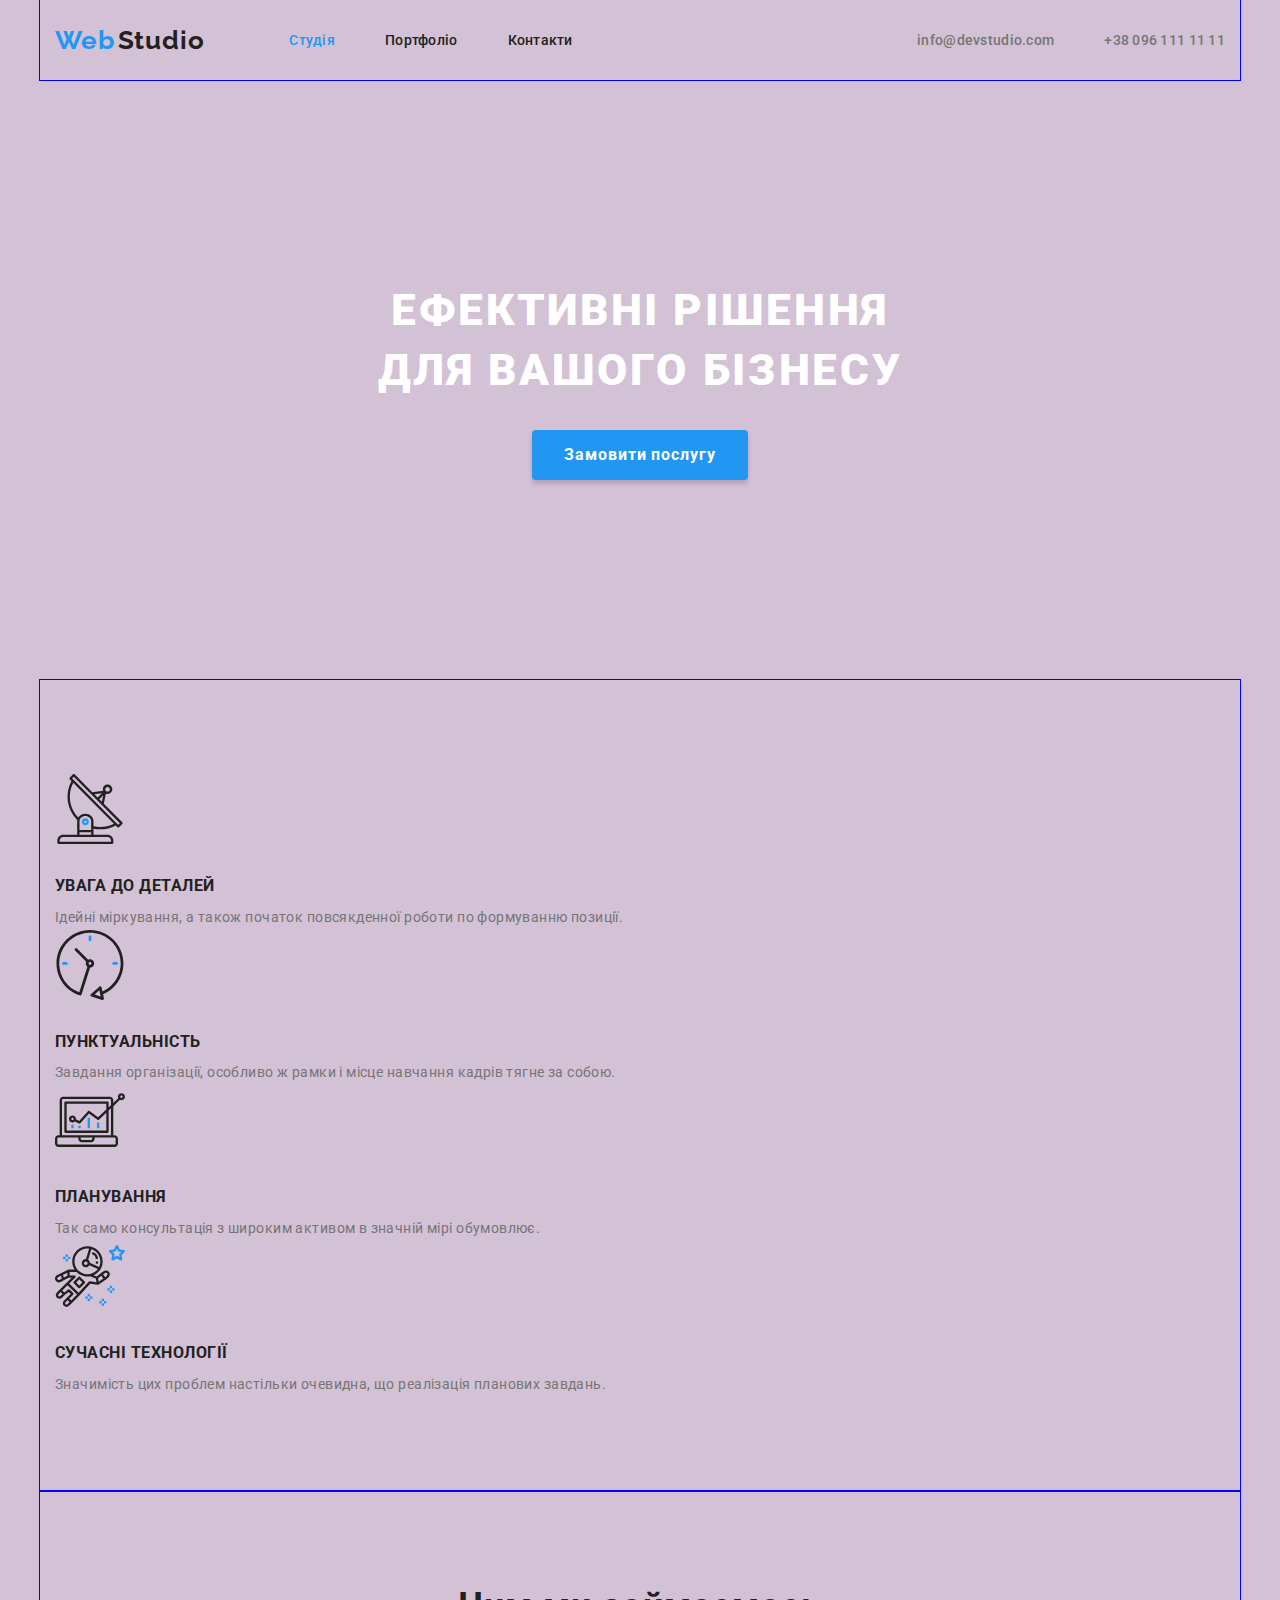
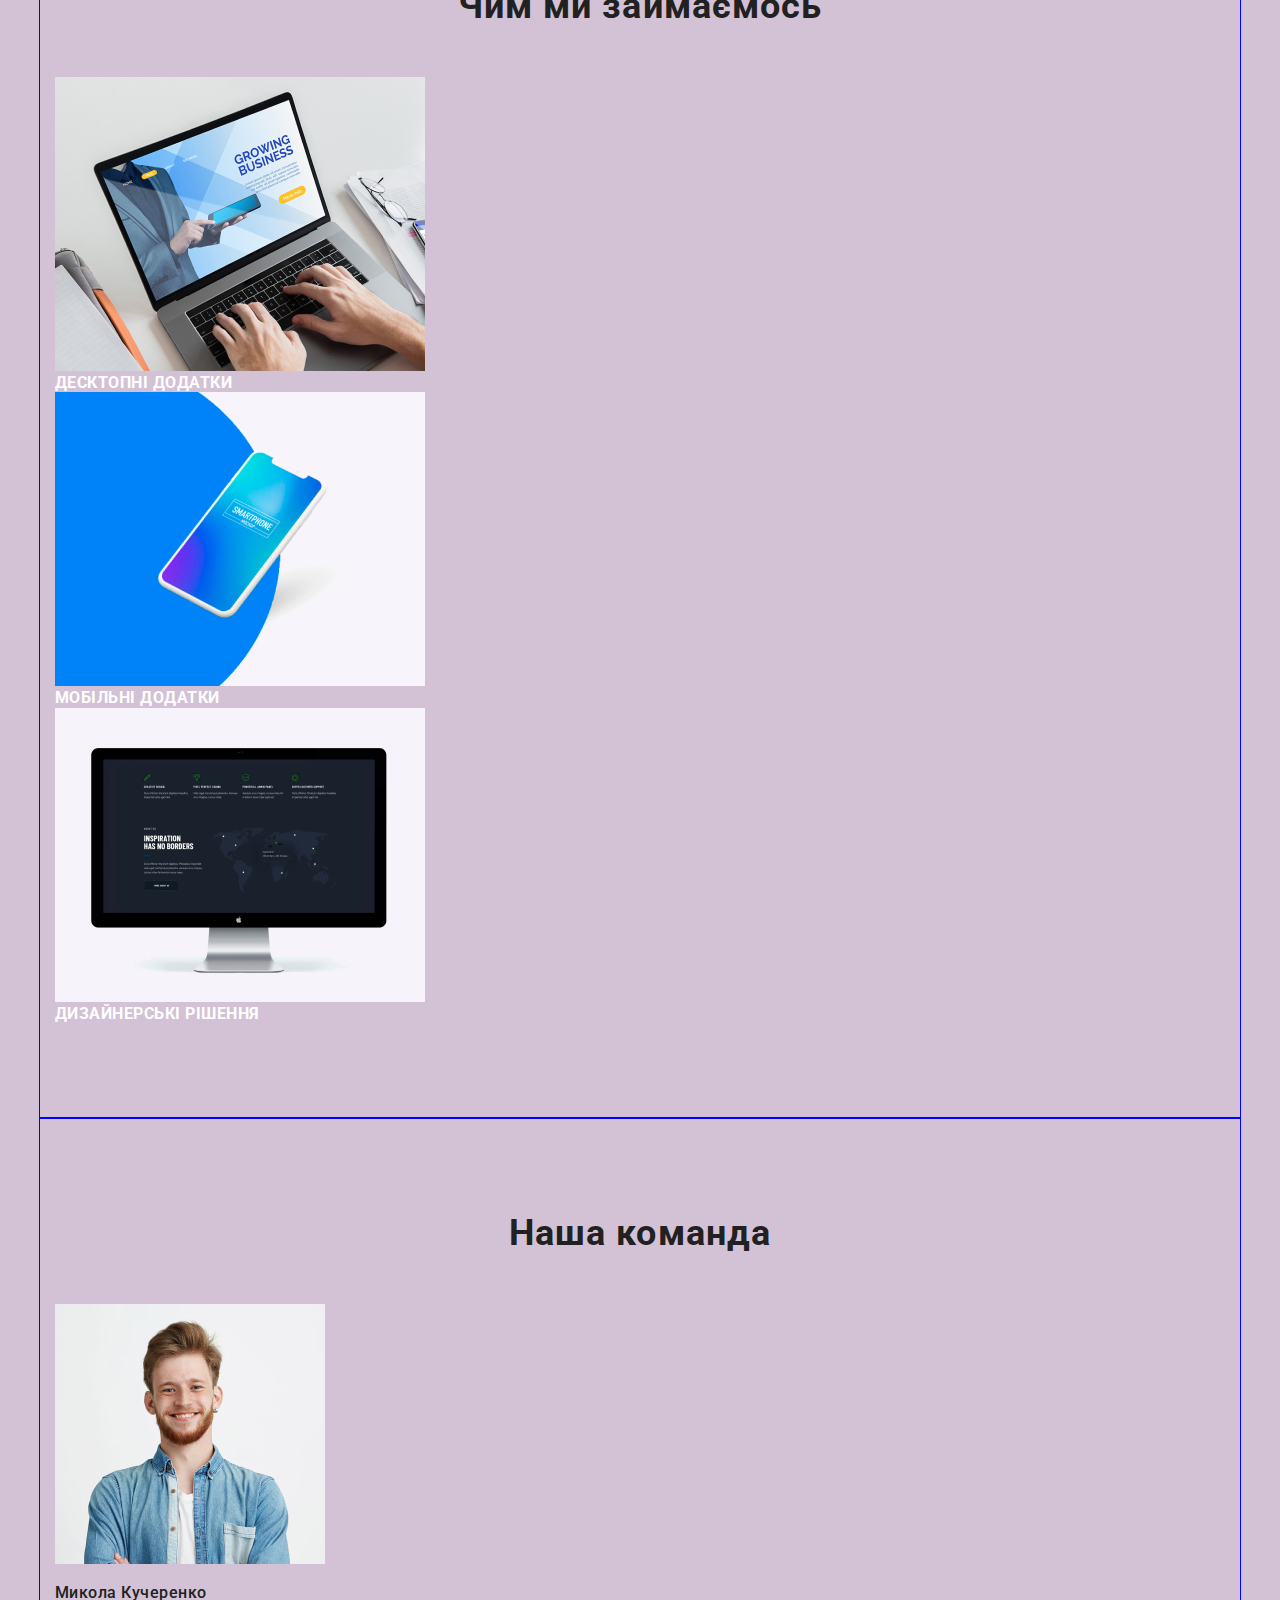
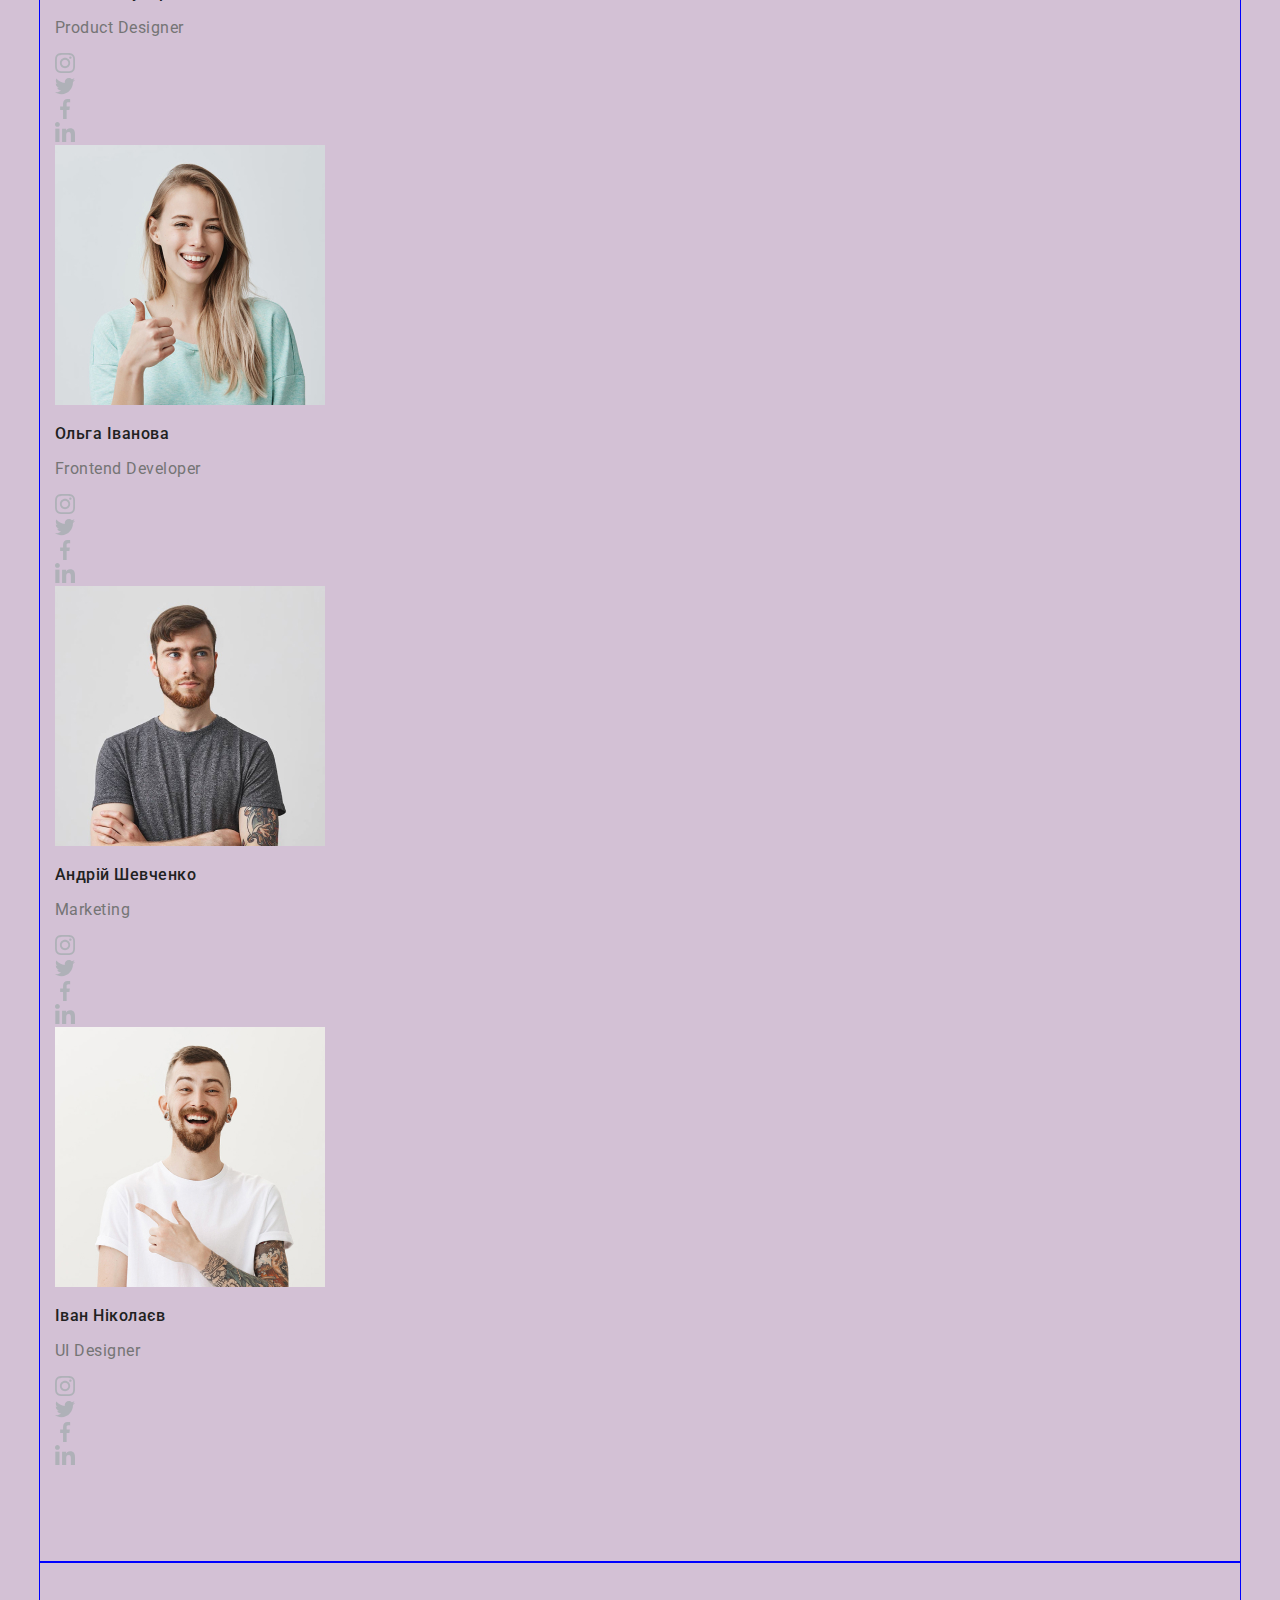
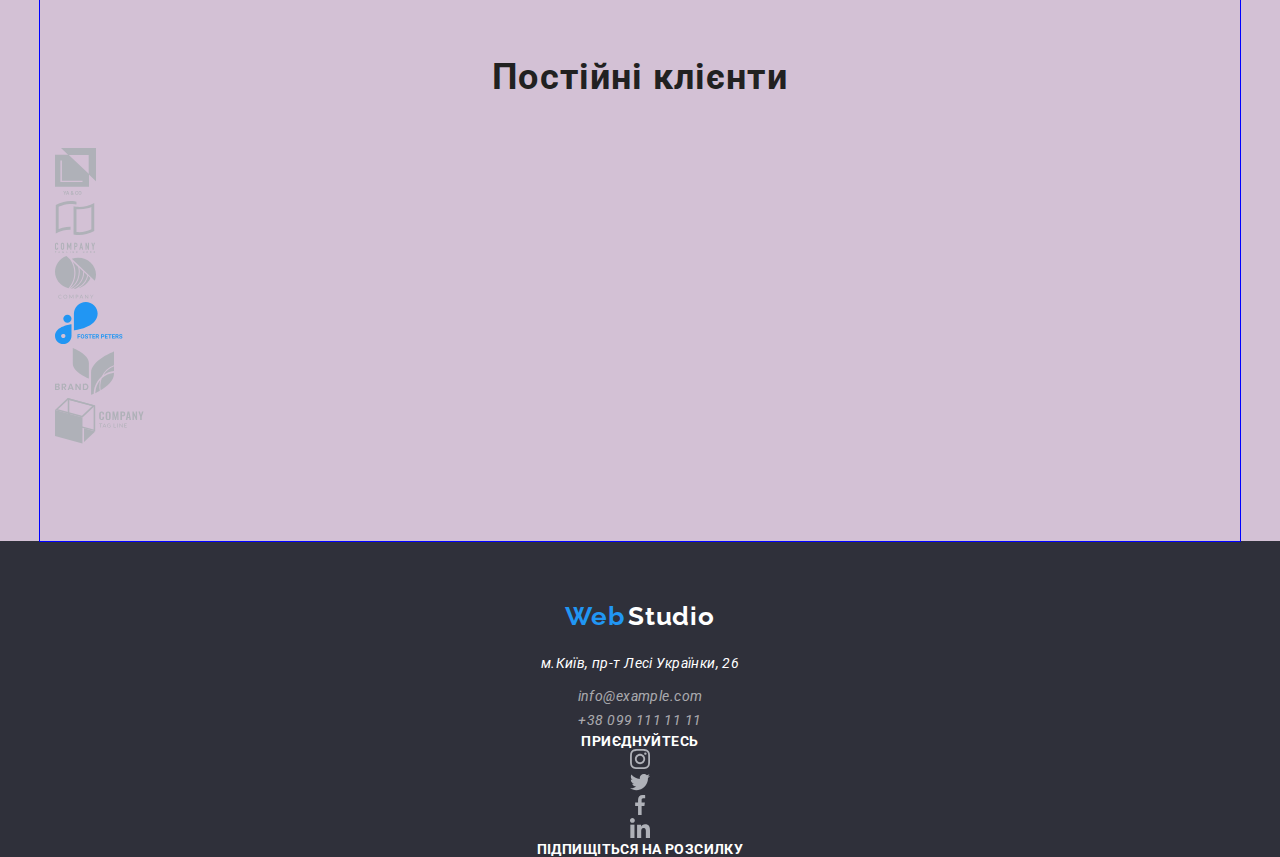
==== commit 7348bd21: "Added flexbox abilities for header" ====
--- a/index.html
+++ b/index.html
@@ -14,9 +14,9 @@
 	<body>
 		<!--Header of page-->
 		<header>
-			<div class="container">
+			<div class="container one-line">
 				<!--Navigation-->
-				<nav class="navigation">
+				<nav class="navigation one-line">
 					<a class="navigation-logo" href="./index.html">
 						<span class="logo logo-web">Web</span>
 						<span class="logo">Studio</span>
@@ -33,9 +33,11 @@
 				</nav>
 
 				<!--Contacts-->
-				<ul class="list">
-					<li><a class="contacts-link" href="mailto:info@devstudio.com">info@devstudio.com</a></li>
-					<li><a class="contacts-link" href="tel:+380961111111">+38 096 111 11 11</a></li>
+				<ul class="list contacts-list">
+					<li class="contacts-list-item">
+						<a class="contacts-link" href="mailto:info@devstudio.com">info@devstudio.com</a>
+					</li>
+					<li class="contacts-list-item"><a class="contacts-link" href="tel:+380961111111">+38 096 111 11 11</a></li>
 				</ul>
 			</div>
 		</header>
--- a/css/style.css
+++ b/css/style.css
@@ -76,10 +76,24 @@
 }
 
 /*Header Navigation Menu*/
-.navigation {
+/* .navigation {
 	padding-top: 24px;
-}
+} */
+
+.navigation-menu-list {
+	display: flex;
+	margin-left: 85px;
+}
+
+.navigation-menu-list-item:not(:last-child) {
+	margin-right: 50px;
+}
+
 .navigation-menu-link {
+	display: block;
+	padding-top: 32px;
+	padding-bottom: 32px;
+
 	font-weight: 500;
 	color: var(--primary-text-color);
 	text-decoration: none;
@@ -95,7 +109,29 @@
 }
 
 /*Header Contacts*/
+.one-line {
+	display: flex;
+	align-items: center;
+}
+
+.contacts-list {
+	display: flex;
+	margin-left: auto;
+}
+
+.contacts-list .contacts-list-item + .contacts-list-item {
+	margin-left: 50px;
+}
+
+/* .contacts-list-item:not(:last-child) {
+	margin-right: 50px; 
+}*/
+
 .contacts-link {
+	display: block;
+	padding-top: 32px;
+	padding-bottom: 32px;
+
 	font-weight: 500;
 	color: #757575;
 	text-decoration: none;
@@ -147,7 +183,8 @@
 	line-height: 1.167;
 	text-align: center;
 	letter-spacing: 0.03em;
-	margin: 0px;
+	margin-bottom: 50px;
+	margin-top: 0px;
 }
 
 .section-vertical-padding {
@@ -190,6 +227,7 @@
 	line-height: 1.188;
 	letter-spacing: 0.03em;
 	color: var(--secondary-text-color);
+	margin-top: 0px;
 }
 
 /*Footer Logo Address and contacts*/
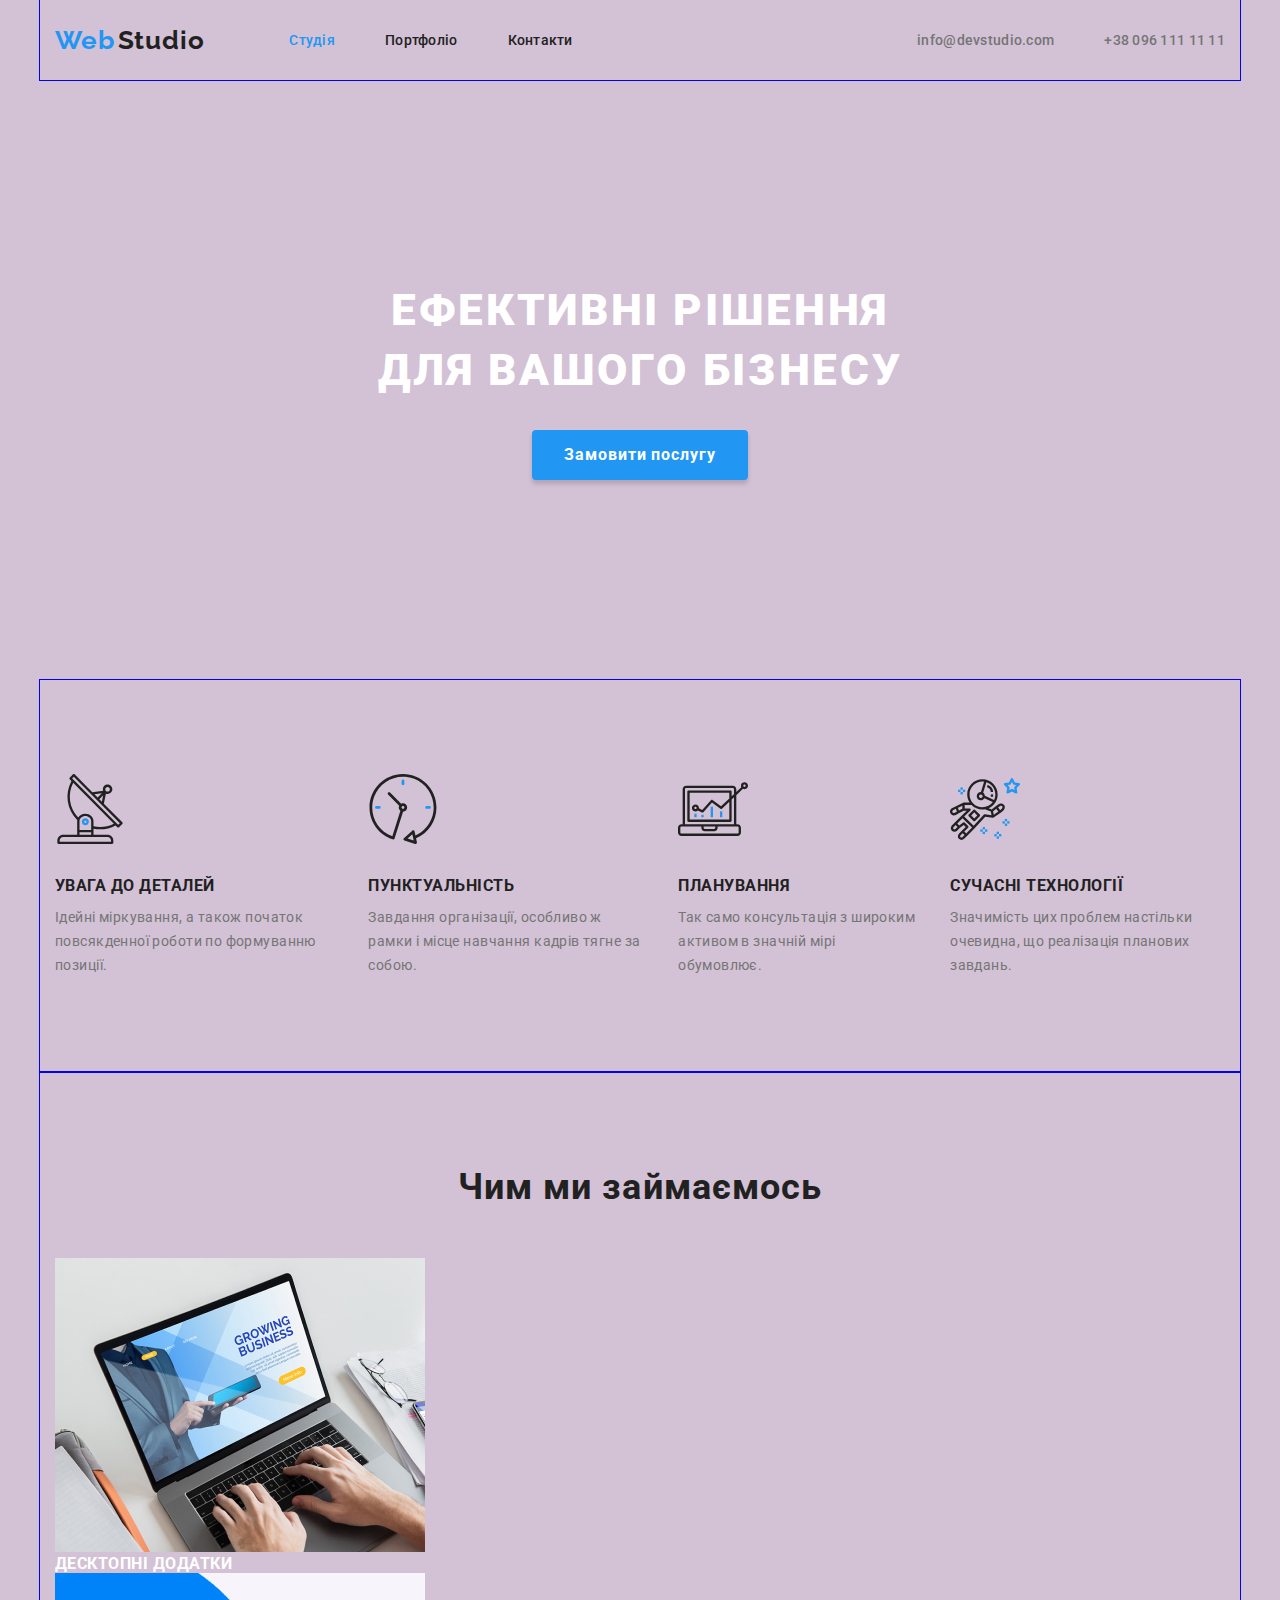
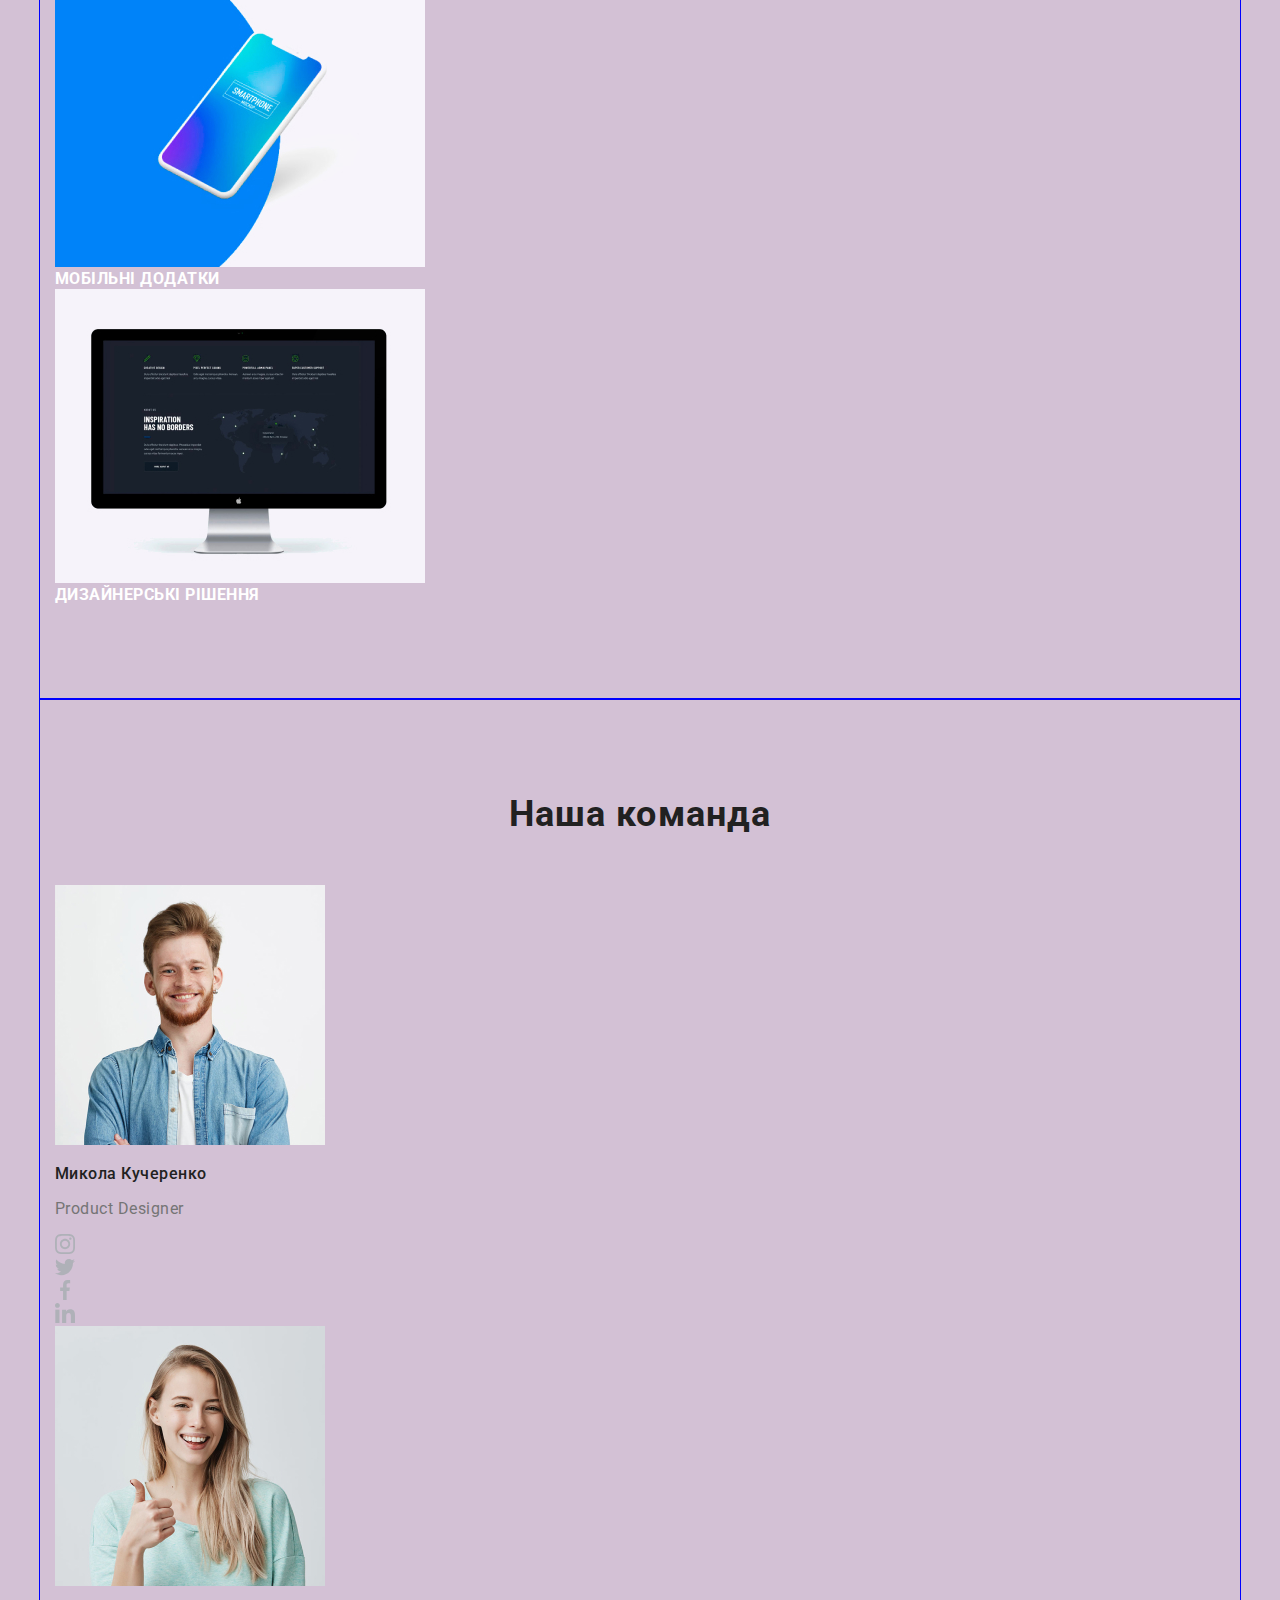
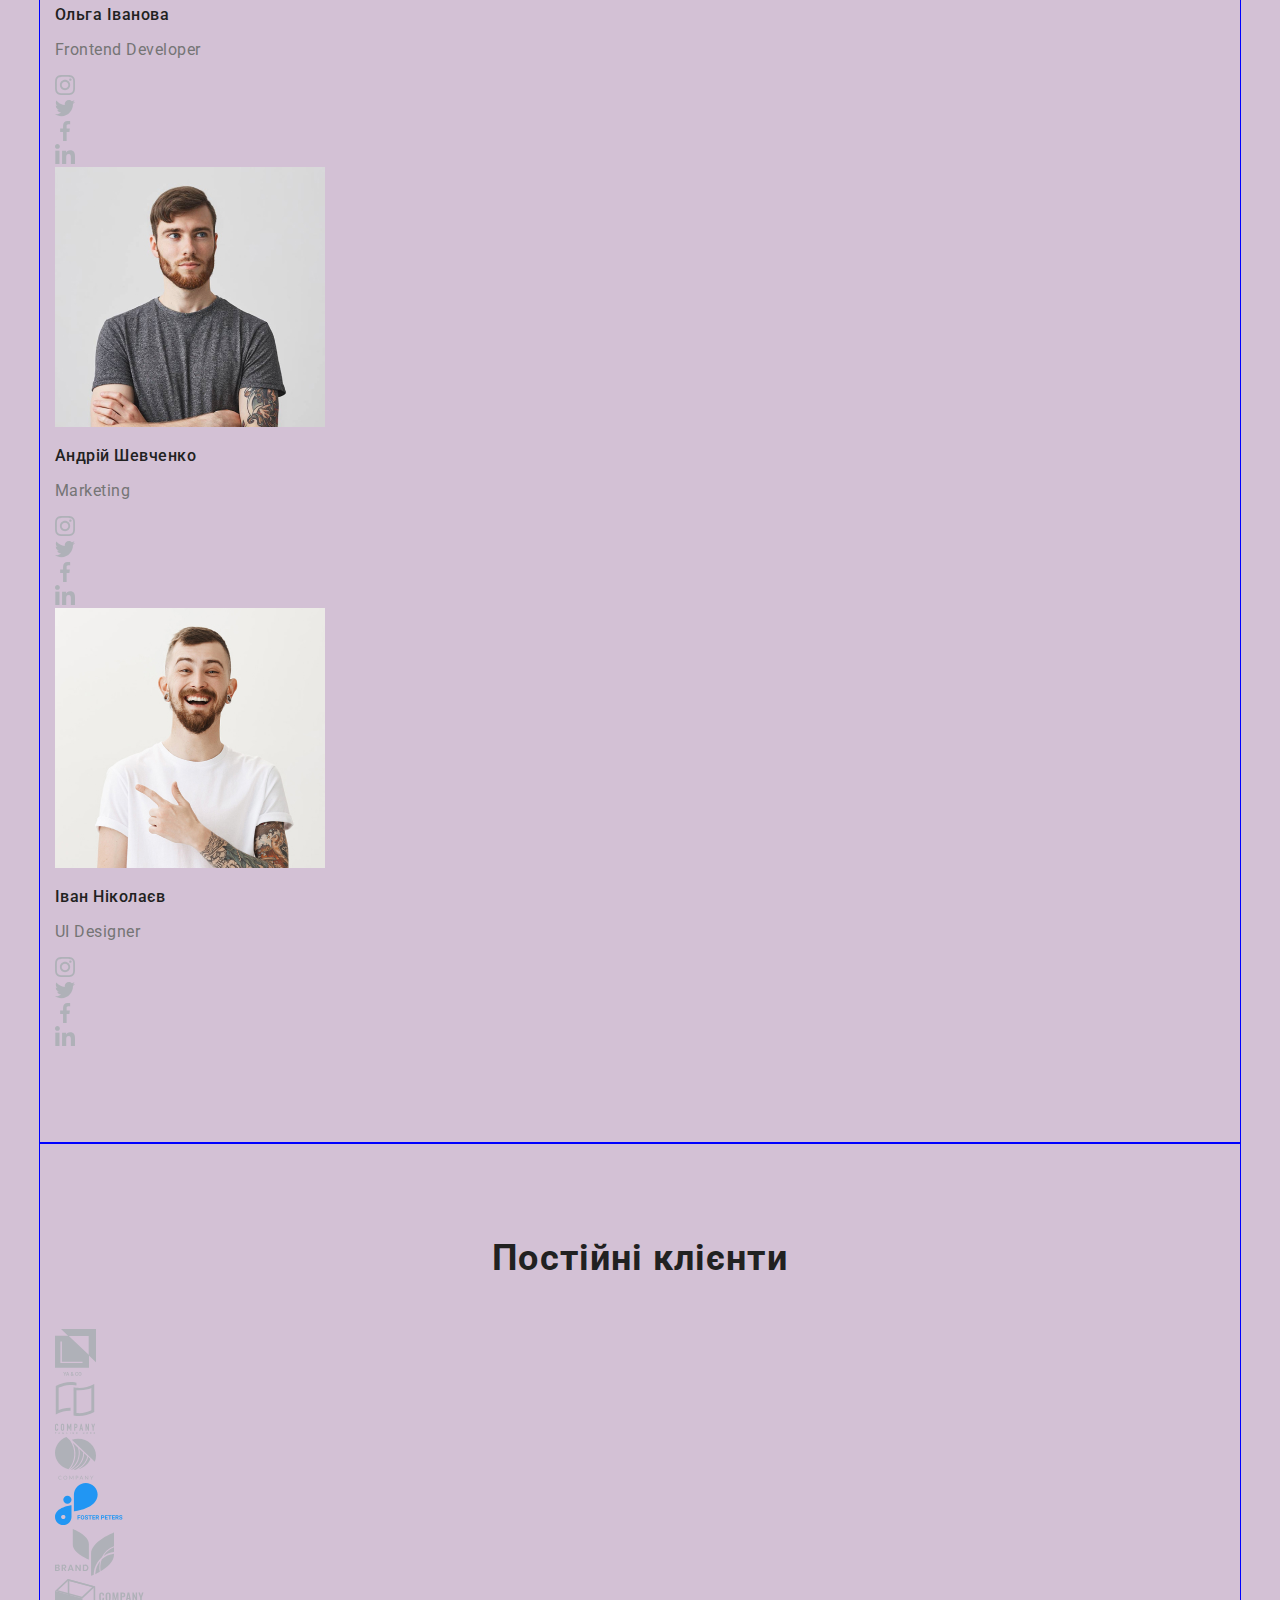
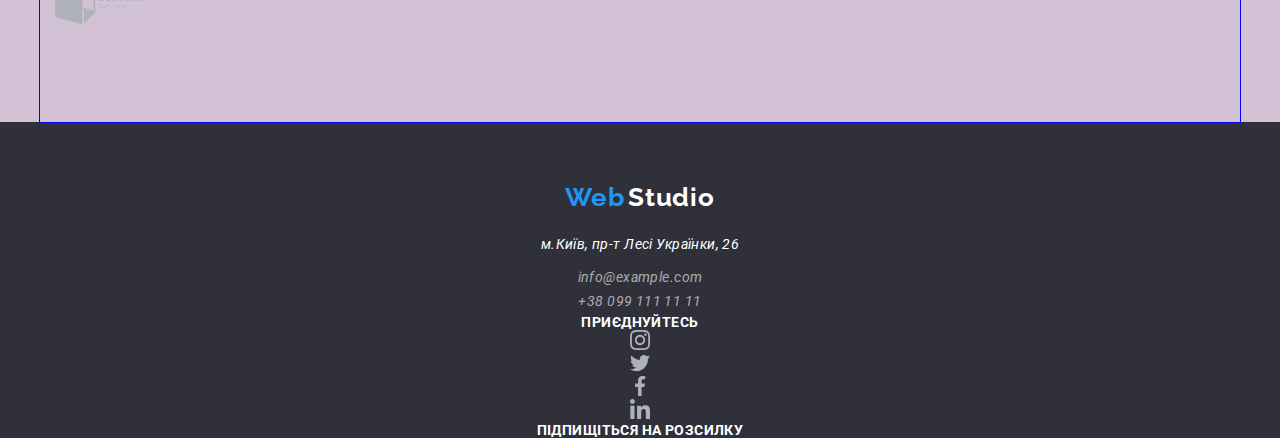
==== commit 8952cdfe: "Added flexbox abilities for section Main principles" ====
--- a/index.html
+++ b/index.html
@@ -67,19 +67,19 @@
 								Ідейні міркування, а також початок повсякденної роботи по формуванню позиції.
 							</p>
 						</li>
-						<li>
+						<li class="principle-list-item">
 							<img src="./images/work-principles/clock1.svg" alt="Clock" />
 							<h3 class="principle-list-item-title">Пунктуальність</h3>
 							<p class="principle-list-item-text">
 								Завдання організації, особливо ж рамки і місце навчання кадрів тягне за собою.
 							</p>
 						</li>
-						<li>
+						<li class="principle-list-item">
 							<img src="./images/work-principles/diagram1.svg" alt="Diagram" />
 							<h3 class="principle-list-item-title">Планування</h3>
 							<p class="principle-list-item-text">Так само консультація з широким активом в значній мірі обумовлює.</p>
 						</li>
-						<li>
+						<li class="principle-list-item">
 							<img src="./images/work-principles/astronaut1.svg" alt="Astronaut" />
 							<h3 class="principle-list-item-title">Сучасні технології</h3>
 							<p class="principle-list-item-text">
--- a/css/style.css
+++ b/css/style.css
@@ -193,6 +193,15 @@
 }
 
 /*Section main work principles*/
+.work-principle-list {
+	display: flex;
+	justify-content: center;
+}
+
+.principle-list-item:not(:last-child) {
+	margin-right: 30px;
+}
+
 .principle-list-item-title {
 	font-weight: 700;
 	letter-spacing: 0.03em;
@@ -262,6 +271,15 @@
 }
 
 /*Portfolio bottoms*/
+.portfolio-list-btn {
+	display: flex;
+	justify-content: center;
+	margin-bottom: 50px;
+}
+.portfolio-list-btn .item:not(:last-child) {
+	margin-right: 8px;
+}
+
 .btn-portfolio {
 	display: flex;
 	font-weight: 500;
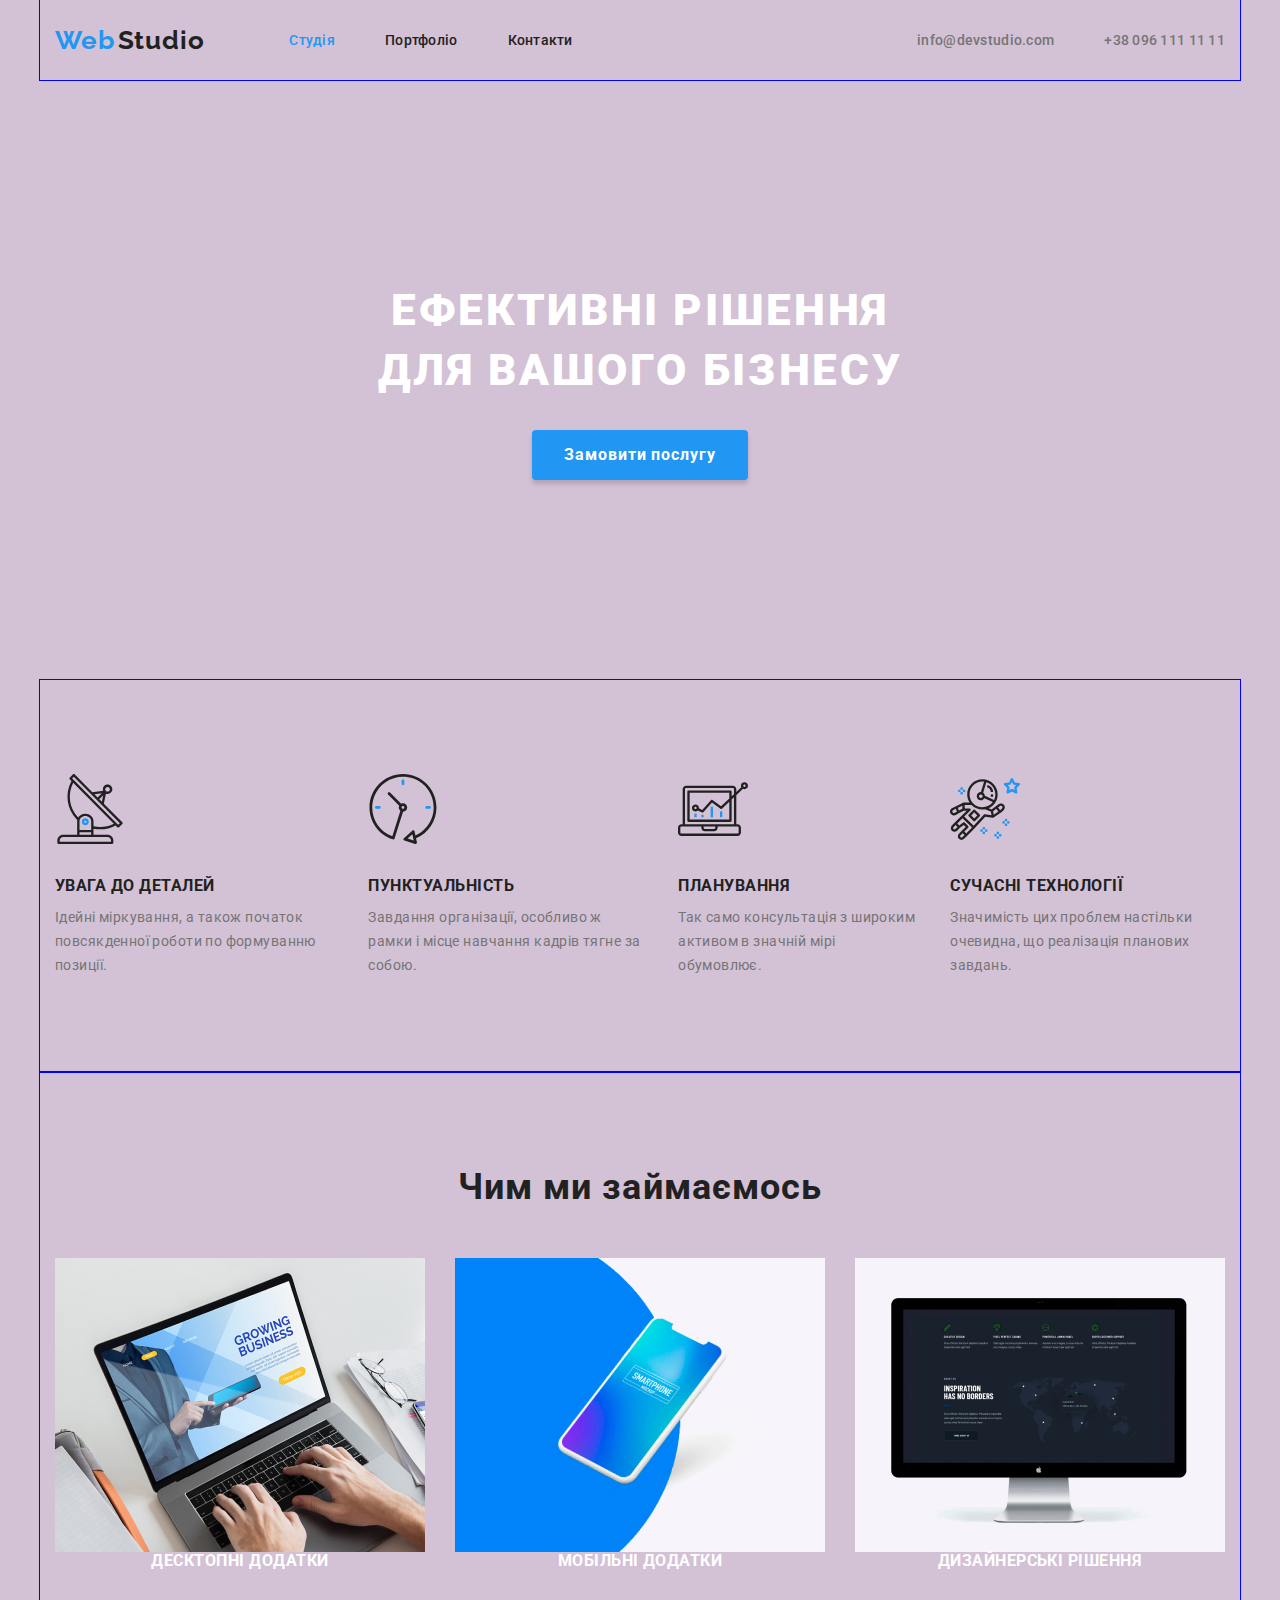
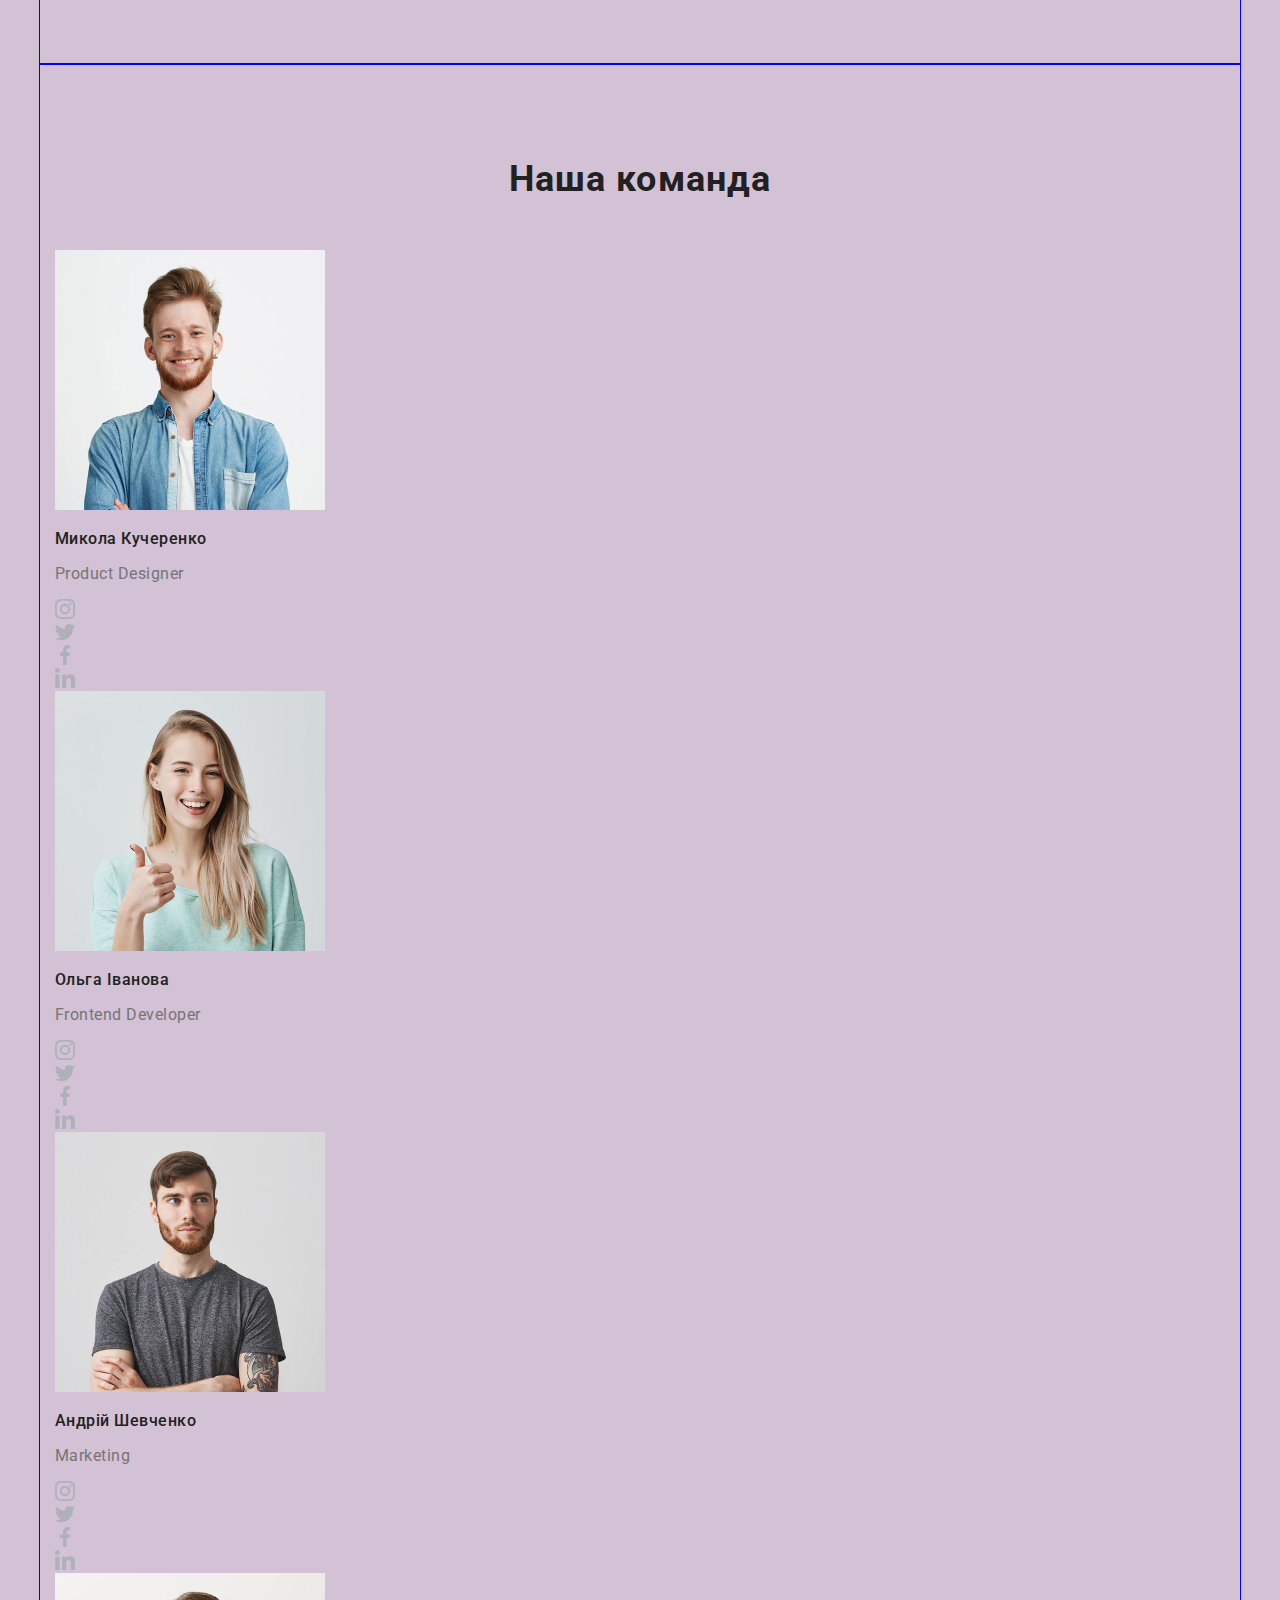
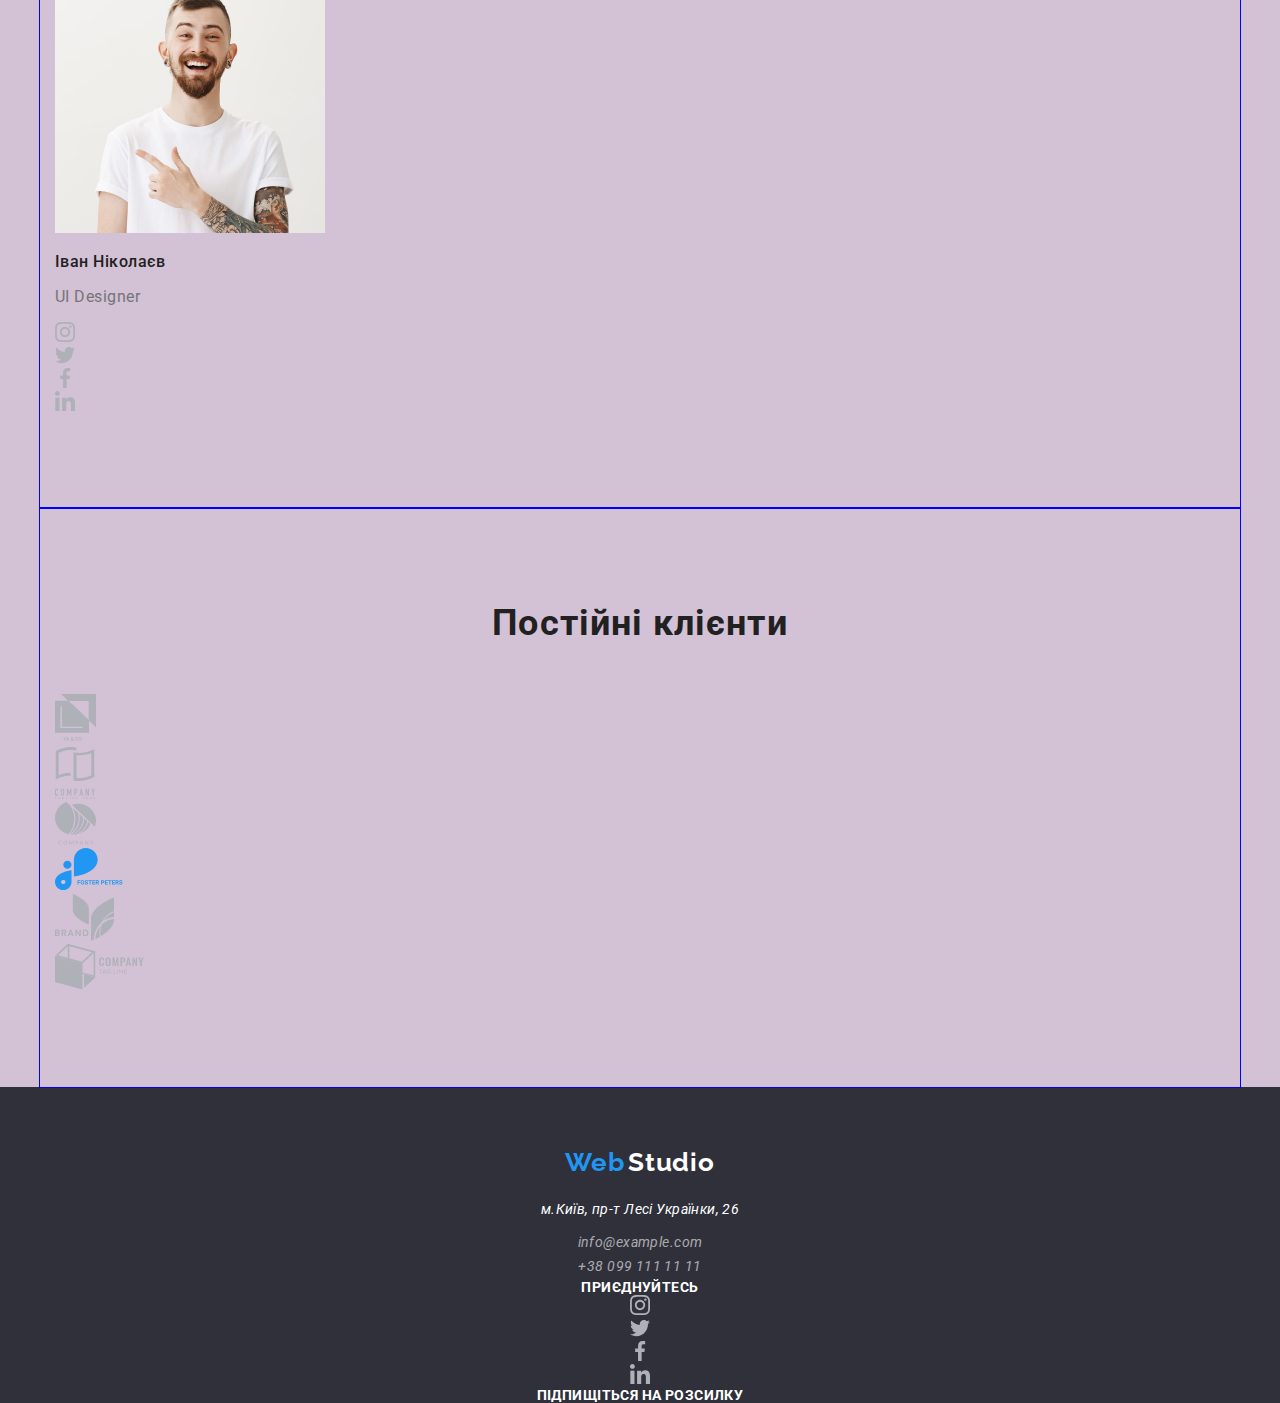
==== commit f37aa51f: "Added flexbox abilities for section What we do (our work)" ====
--- a/index.html
+++ b/index.html
@@ -94,17 +94,17 @@
 			<section>
 				<div class="container section-vertical-padding">
 					<h2 class="section-title">Чим ми займаємось</h2>
-					<ul class="list">
-						<li>
-							<img src="./images/our-work/ourwork1.jpg" alt="Opened PC" width="370" />
+					<ul class="list whatwedo-list">
+						<li class="whatwedo-list-item">
+							<img class="whatwedo-img" src="./images/our-work/ourwork1.jpg" alt="Opened PC" width="370" />
 							<h3 class="whatwedo-list-item-title">Десктопні додатки</h3>
 						</li>
-						<li>
-							<img src="./images/our-work/ourwork2.jpg" alt="Mobile phone" width="370" />
+						<li class="whatwedo-list-item">
+							<img class="whatwedo-img" src="./images/our-work/ourwork2.jpg" alt="Mobile phone" width="370" />
 							<h3 class="whatwedo-list-item-title">Мобільні додатки</h3>
 						</li>
-						<li>
-							<img src="./images/our-work/ourwork3.jpg" alt="Monitor" width="370" />
+						<li class="whatwedo-list-item">
+							<img class="whatwedo-img" src="./images/our-work/ourwork3.jpg" alt="Monitor" width="370" />
 							<h3 class="whatwedo-list-item-title">Дизайнерські рішення</h3>
 						</li>
 					</ul>
--- a/css/style.css
+++ b/css/style.css
@@ -195,7 +195,6 @@
 /*Section main work principles*/
 .work-principle-list {
 	display: flex;
-	justify-content: center;
 }
 
 .principle-list-item:not(:last-child) {
@@ -217,13 +216,28 @@
 }
 
 /*Section What we do*/
+.whatwedo-list {
+	display: flex;
+}
+
+.whatwedo-list-item:not(:last-child) {
+	margin-right: 30px;
+}
+
 .whatwedo-list-item-title {
+	margin: 0px;
+
 	font-weight: 700;
 	letter-spacing: 0.03em;
 	text-transform: uppercase;
 	color: var(--title-text-color);
-	margin: 0px;
-}
+	text-align: center;
+}
+
+.whatwedo-img {
+	display: block;
+}
+
 /*Section Our team*/
 .ourteam-list-item-title {
 	font-weight: 500;
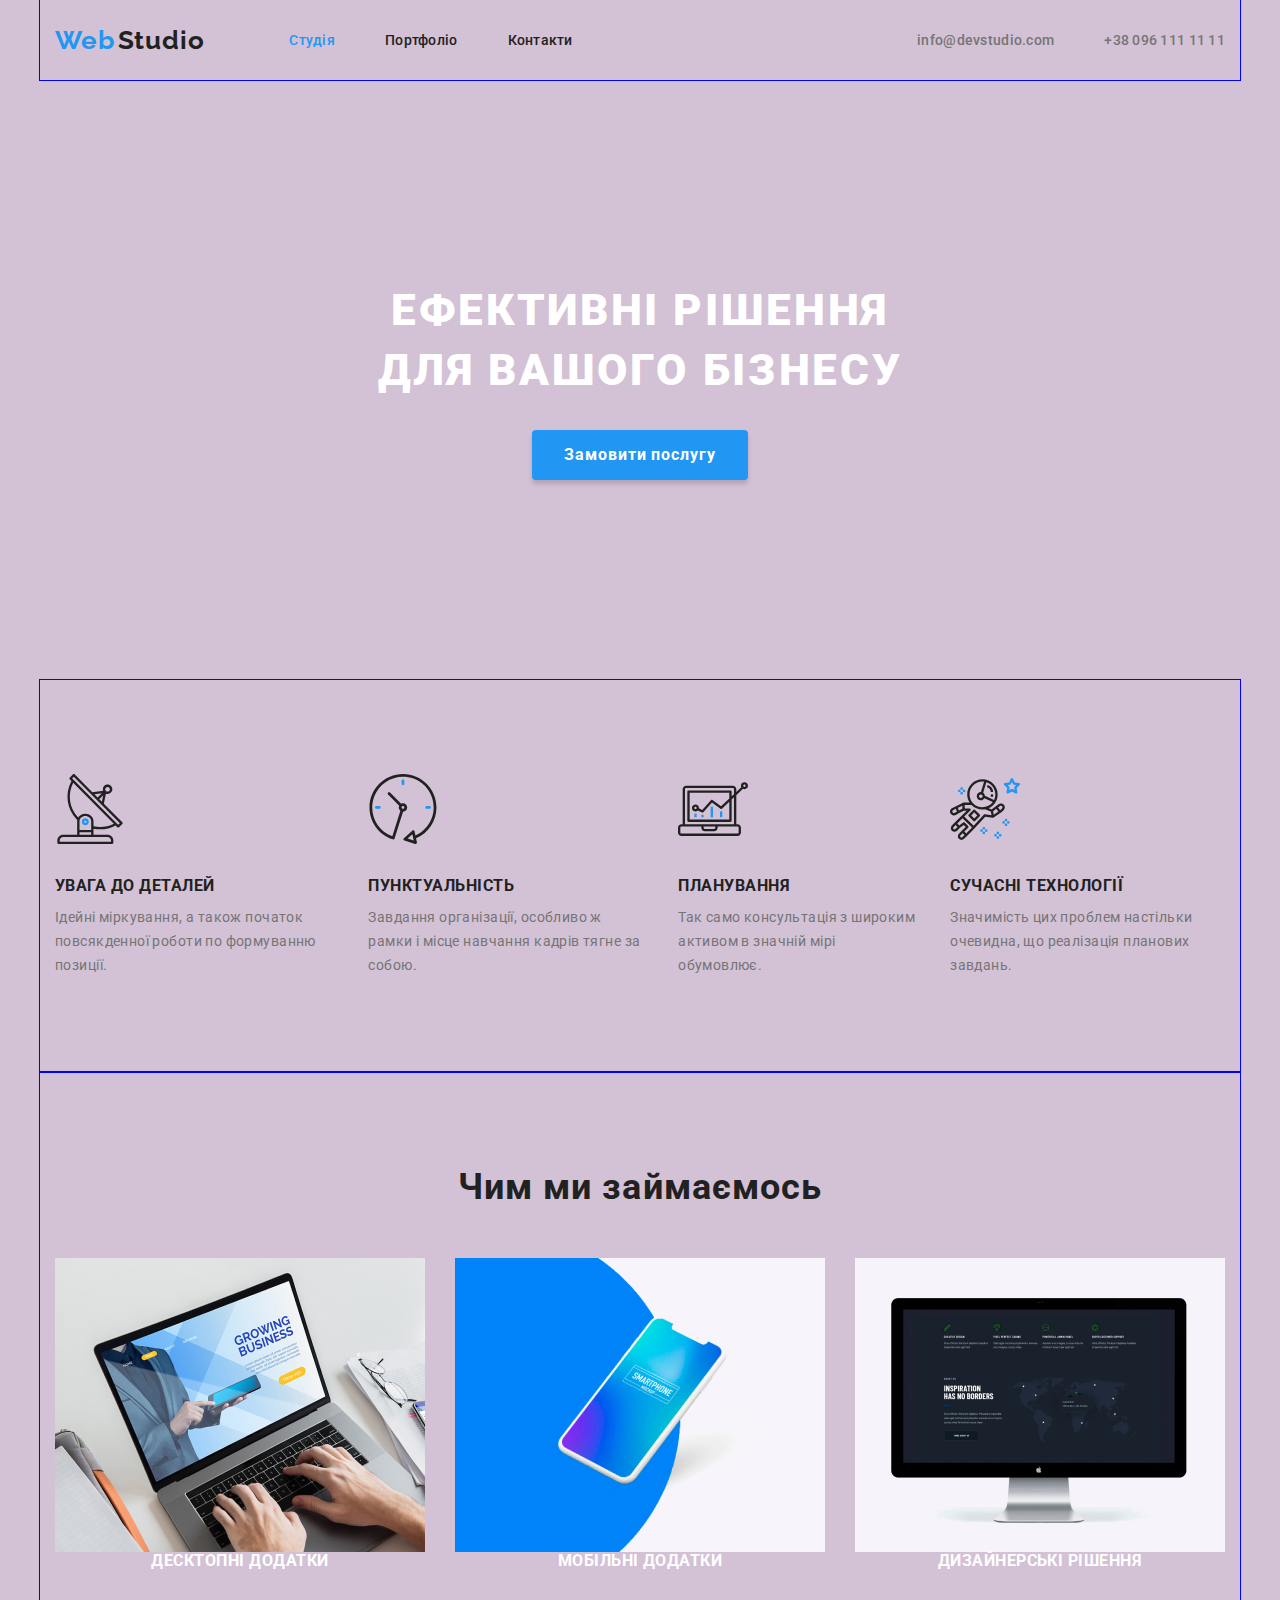
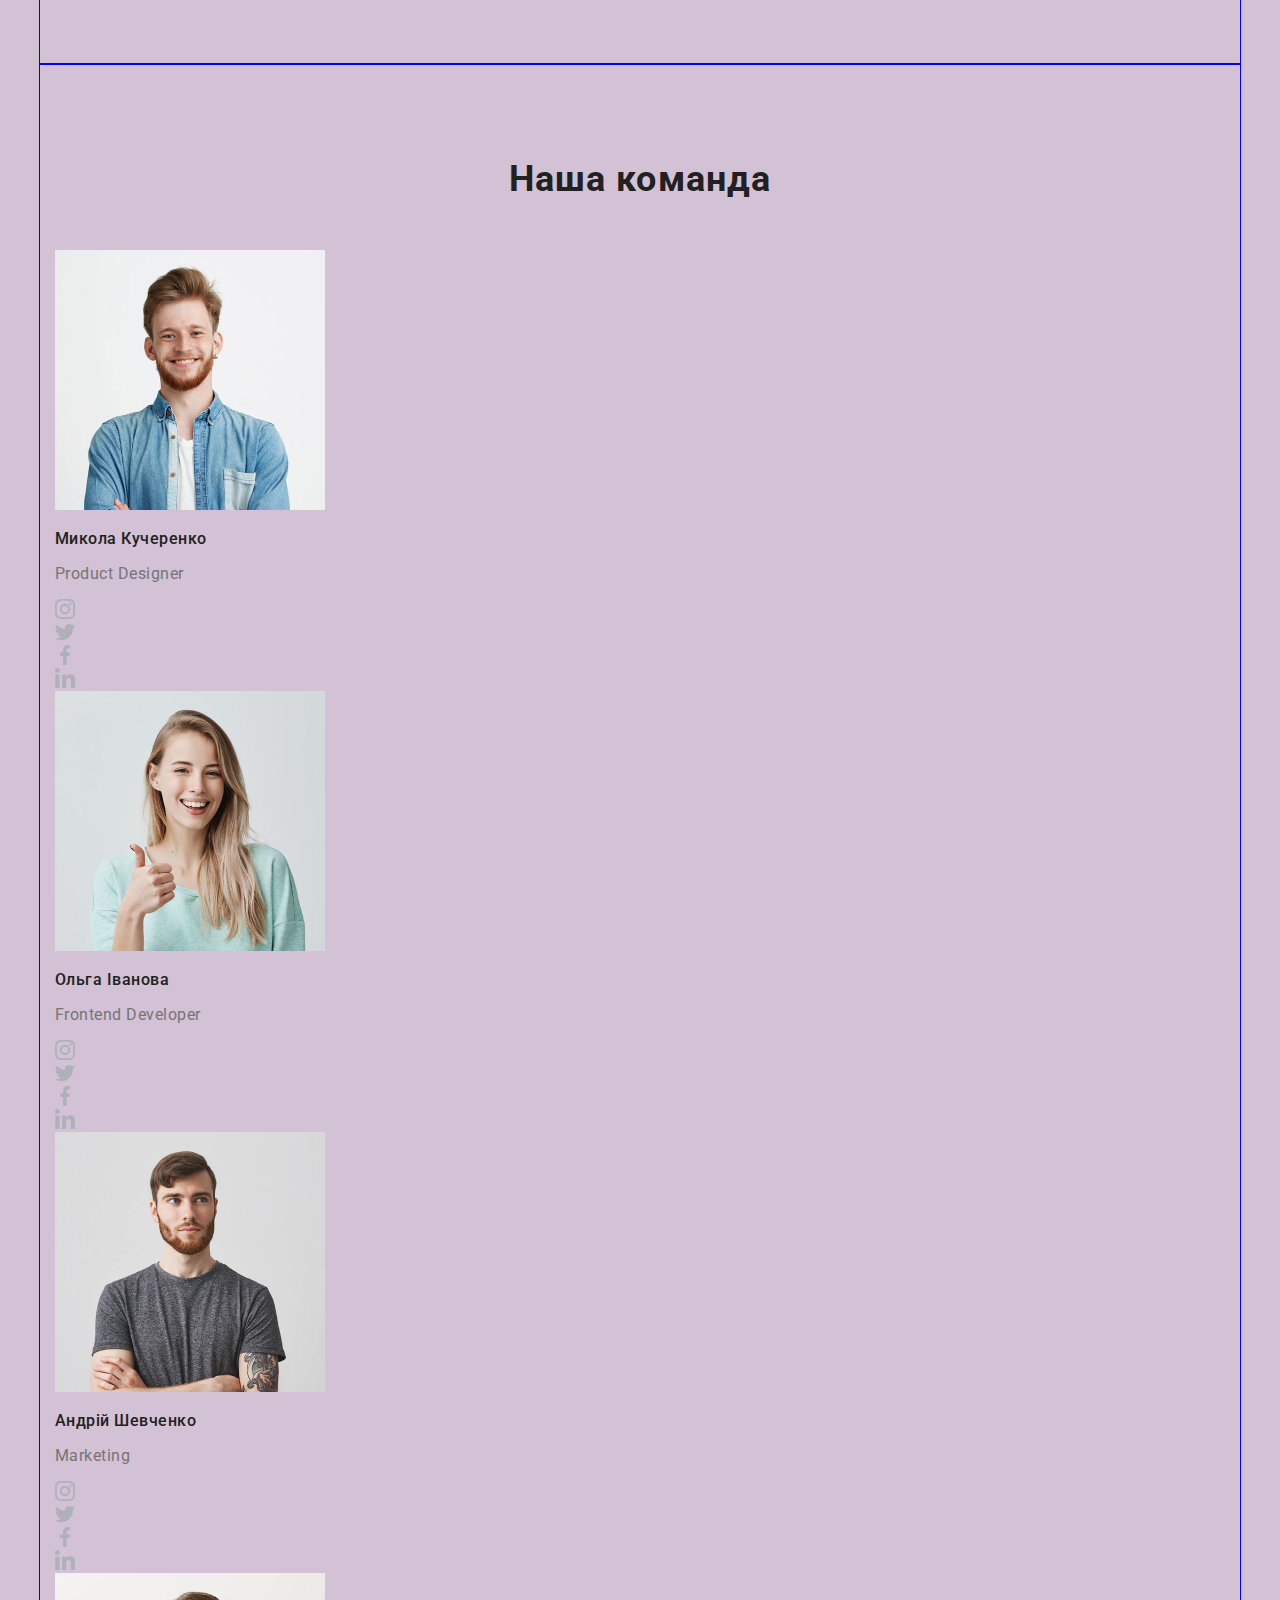
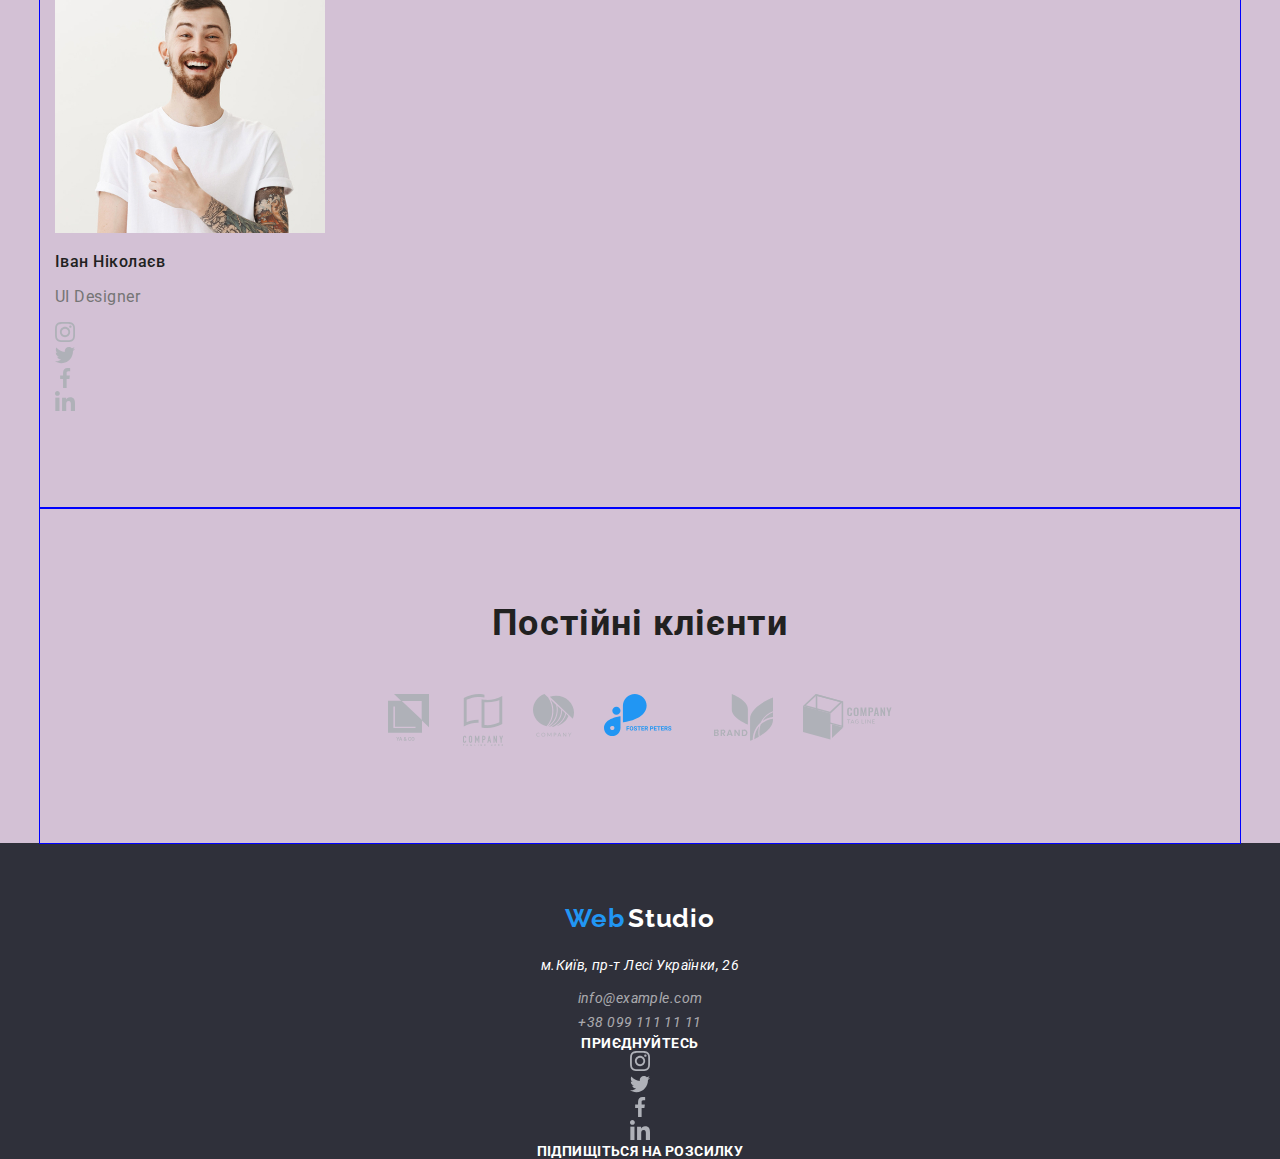
==== commit b2565be9: "Added flexbox for section Main clients" ====
--- a/index.html
+++ b/index.html
@@ -347,23 +347,23 @@
 			<section>
 				<div class="container section-vertical-padding">
 					<h2 class="section-title">Постійні клієнти</h2>
-					<ul class="list">
-						<li>
+					<ul class="list clients-list">
+						<li class="clients-list-item">
 							<a href=""><img src="./images/client-logo/logo1.svg" alt="logo1" /></a>
 						</li>
-						<li>
+						<li class="clients-list-item">
 							<a href=""><img src="./images/client-logo/logo2.svg" alt="logo2" /></a>
 						</li>
-						<li>
+						<li class="clients-list-item">
 							<a href=""><img src="./images/client-logo/logo3.svg" alt="logo3" /></a>
 						</li>
-						<li>
+						<li class="clients-list-item">
 							<a href=""><img src="./images/client-logo/logo4.svg" alt="logo4" /></a>
 						</li>
-						<li>
+						<li class="clients-list-item">
 							<a href=""><img src="./images/client-logo/logo5.svg" alt="logo5" /></a>
 						</li>
-						<li>
+						<li class="clients-list-item">
 							<a href=""><img src="./images/client-logo/logo6.svg" alt="logo6" /></a>
 						</li>
 					</ul>
--- a/css/style.css
+++ b/css/style.css
@@ -253,6 +253,15 @@
 	margin-top: 0px;
 }
 
+/* Section main clients */
+.clients-list {
+	display: flex;
+	justify-content: center;
+}
+.clients-list-item:not(:last-child) {
+	margin-right: 30px;
+}
+
 /*Footer Logo Address and contacts*/
 .footer {
 	background: #2f303a;
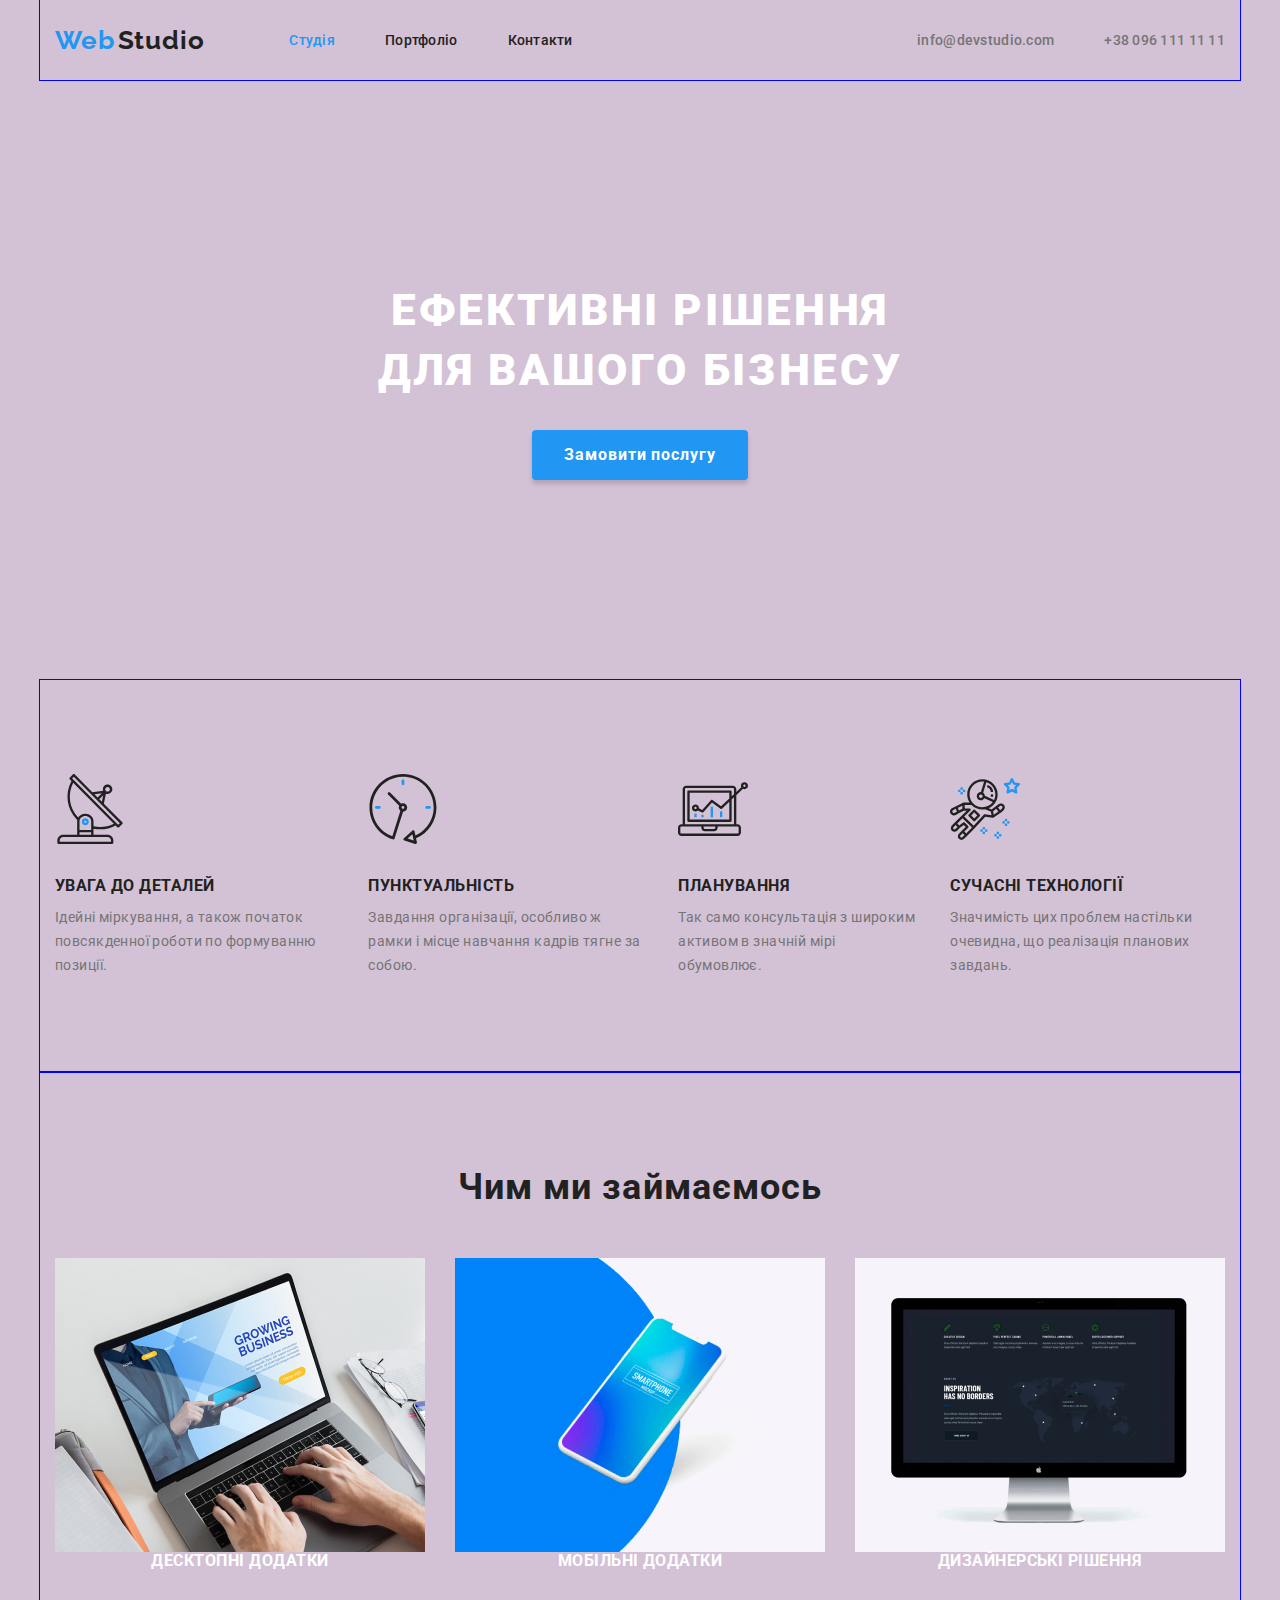
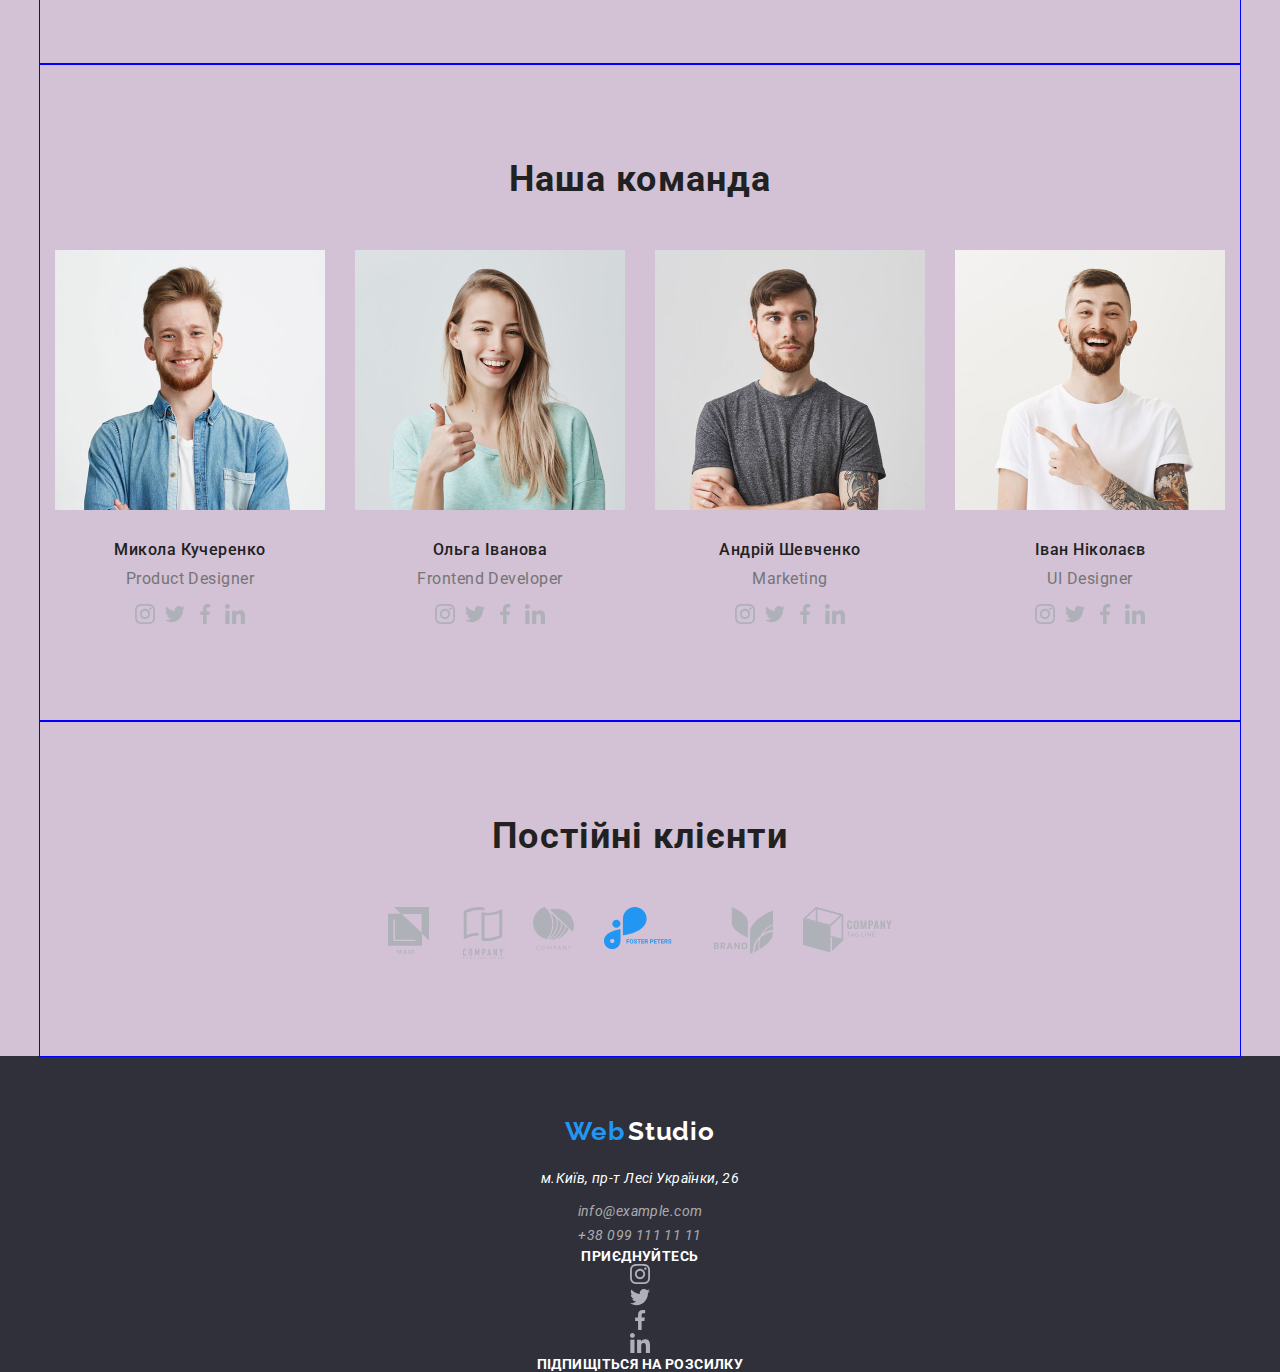
==== commit d9f759f4: "Flexbox abilities for section Our team" ====
--- a/index.html
+++ b/index.html
@@ -96,15 +96,15 @@
 					<h2 class="section-title">Чим ми займаємось</h2>
 					<ul class="list whatwedo-list">
 						<li class="whatwedo-list-item">
-							<img class="whatwedo-img" src="./images/our-work/ourwork1.jpg" alt="Opened PC" width="370" />
+							<img class="content-img" src="./images/our-work/ourwork1.jpg" alt="Opened PC" width="370" />
 							<h3 class="whatwedo-list-item-title">Десктопні додатки</h3>
 						</li>
 						<li class="whatwedo-list-item">
-							<img class="whatwedo-img" src="./images/our-work/ourwork2.jpg" alt="Mobile phone" width="370" />
+							<img class="content-img" src="./images/our-work/ourwork2.jpg" alt="Mobile phone" width="370" />
 							<h3 class="whatwedo-list-item-title">Мобільні додатки</h3>
 						</li>
 						<li class="whatwedo-list-item">
-							<img class="whatwedo-img" src="./images/our-work/ourwork3.jpg" alt="Monitor" width="370" />
+							<img class="content-img" src="./images/our-work/ourwork3.jpg" alt="Monitor" width="370" />
 							<h3 class="whatwedo-list-item-title">Дизайнерські рішення</h3>
 						</li>
 					</ul>
@@ -115,229 +115,237 @@
 			<section>
 				<div class="container section-vertical-padding">
 					<h2 class="section-title">Наша команда</h2>
-					<ul class="list">
+					<ul class="list team-list">
 						<!--First employee-->
-						<li>
-							<img src="./images/team-photo/img1.jpg" alt="Микола Кучеренко" width="270" />
-							<h3 class="ourteam-list-item-title">Микола Кучеренко</h3>
-							<p class="ourteam-list-item-text" lang="en">Product Designer</p>
-							<ul class="list">
-								<!--Instagram link-->
-								<li>
-									<a
-										href="https://www.instagram.com/"
-										target="_blank"
-										rel="noopener noreferrer"
-										aria-label="Ссилка на інстаграм"
-									>
-										<img src="./images/social-links-logo/instagram.svg" alt="instagram-logo" />
-									</a>
-								</li>
-
-								<!--Twitter link-->
-								<li>
-									<a
-										href="https://www.twitter.com/"
-										target="_blank"
-										rel="noopener noreferrer"
-										aria-label="Ссилка на твітер"
-									>
-										<img src="./images/social-links-logo/twitter.svg" alt="twitter-logo" />
-									</a>
-								</li>
-
-								<!--Facebook Link-->
-								<li>
-									<a
-										href="https://www.facebook.com/"
-										target="_blank"
-										rel="noopener noreferrer"
-										aria-label="Ссилка на фейсбук"
-									>
-										<img src="./images/social-links-logo/facebook.svg" alt="facebool-logo" />
-									</a>
-								</li>
-
-								<!--Linkedin Link-->
-								<li>
-									<a
-										href="https://www.linkedin.com/"
-										target="_blank"
-										rel="noopener noreferrer"
-										aria-label="Ссилка на лінкедін"
-									>
-										<img src="./images/social-links-logo/linkedin.svg" alt="linked-logo" />
-									</a>
-								</li>
-							</ul>
+						<li class="team-list-item">
+							<img class="content-img" src="./images/team-photo/img1.jpg" alt="Микола Кучеренко" width="270" />
+							<div class="employee-info">
+								<h3 class="ourteam-list-item-title">Микола Кучеренко</h3>
+								<p class="ourteam-list-item-text" lang="en">Product Designer</p>
+								<ul class="list employee-links-list">
+									<!--Instagram link-->
+									<li class="employee-links-list-item">
+										<a
+											href="https://www.instagram.com/"
+											target="_blank"
+											rel="noopener noreferrer"
+											aria-label="Ссилка на інстаграм"
+										>
+											<img src="./images/social-links-logo/instagram.svg" alt="instagram-logo" />
+										</a>
+									</li>
+
+									<!--Twitter link-->
+									<li class="employee-links-list-item">
+										<a
+											href="https://www.twitter.com/"
+											target="_blank"
+											rel="noopener noreferrer"
+											aria-label="Ссилка на твітер"
+										>
+											<img src="./images/social-links-logo/twitter.svg" alt="twitter-logo" />
+										</a>
+									</li>
+
+									<!--Facebook Link-->
+									<li class="employee-links-list-item">
+										<a
+											href="https://www.facebook.com/"
+											target="_blank"
+											rel="noopener noreferrer"
+											aria-label="Ссилка на фейсбук"
+										>
+											<img src="./images/social-links-logo/facebook.svg" alt="facebool-logo" />
+										</a>
+									</li>
+
+									<!--Linkedin Link-->
+									<li class="employee-links-list-item">
+										<a
+											href="https://www.linkedin.com/"
+											target="_blank"
+											rel="noopener noreferrer"
+											aria-label="Ссилка на лінкедін"
+										>
+											<img src="./images/social-links-logo/linkedin.svg" alt="linked-logo" />
+										</a>
+									</li>
+								</ul>
+							</div>
 						</li>
 
 						<!--Second employee-->
-						<li>
-							<img src="./images/team-photo/img2.jpg" alt="Ольга Іванова" width="270" />
-							<h3 class="ourteam-list-item-title">Ольга Іванова</h3>
-							<p class="ourteam-list-item-text" lang="en">Frontend Developer</p>
-							<ul class="list">
-								<!--Instagram link-->
-								<li>
-									<a
-										href="https://www.instagram.com/"
-										target="_blank"
-										rel="noopener noreferrer"
-										aria-label="Ссилка на інстаграм"
-									>
-										<img src="./images/social-links-logo/instagram.svg" alt="instagram-logo" />
-									</a>
-								</li>
-
-								<!--Twitter link-->
-								<li>
-									<a
-										href="https://www.twitter.com/"
-										target="_blank"
-										rel="noopener noreferrer"
-										aria-label="Ссилка на твітер"
-									>
-										<img src="./images/social-links-logo/twitter.svg" alt="twitter-logo" />
-									</a>
-								</li>
-
-								<!--Facebook link-->
-								<li>
-									<a
-										href="https://www.facebook.com/"
-										target="_blank"
-										rel="noopener noreferrer"
-										aria-label="Ссилка на фейсбук"
-									>
-										<img src="./images/social-links-logo/facebook.svg" alt="facebool-logo" />
-									</a>
-								</li>
-
-								<!--Linkedin Link-->
-								<li>
-									<a
-										href="https://www.linkedin.com/"
-										target="_blank"
-										rel="noopener noreferrer"
-										aria-label="Ссилка на лінкедін"
-									>
-										<img src="./images/social-links-logo/linkedin.svg" alt="linked-logo" />
-									</a>
-								</li>
-							</ul>
+						<li class="team-list-item">
+							<img class="content-img" src="./images/team-photo/img2.jpg" alt="Ольга Іванова" width="270" />
+							<div class="employee-info">
+								<h3 class="ourteam-list-item-title">Ольга Іванова</h3>
+								<p class="ourteam-list-item-text" lang="en">Frontend Developer</p>
+								<ul class="list employee-links-list">
+									<!--Instagram link-->
+									<li class="employee-links-list-item">
+										<a
+											href="https://www.instagram.com/"
+											target="_blank"
+											rel="noopener noreferrer"
+											aria-label="Ссилка на інстаграм"
+										>
+											<img src="./images/social-links-logo/instagram.svg" alt="instagram-logo" />
+										</a>
+									</li>
+
+									<!--Twitter link-->
+									<li class="employee-links-list-item">
+										<a
+											href="https://www.twitter.com/"
+											target="_blank"
+											rel="noopener noreferrer"
+											aria-label="Ссилка на твітер"
+										>
+											<img src="./images/social-links-logo/twitter.svg" alt="twitter-logo" />
+										</a>
+									</li>
+
+									<!--Facebook link-->
+									<li class="employee-links-list-item">
+										<a
+											href="https://www.facebook.com/"
+											target="_blank"
+											rel="noopener noreferrer"
+											aria-label="Ссилка на фейсбук"
+										>
+											<img src="./images/social-links-logo/facebook.svg" alt="facebool-logo" />
+										</a>
+									</li>
+
+									<!--Linkedin Link-->
+									<li class="employee-links-list-item">
+										<a
+											href="https://www.linkedin.com/"
+											target="_blank"
+											rel="noopener noreferrer"
+											aria-label="Ссилка на лінкедін"
+										>
+											<img src="./images/social-links-logo/linkedin.svg" alt="linked-logo" />
+										</a>
+									</li>
+								</ul>
+							</div>
 						</li>
 
 						<!--Third employee-->
-						<li>
-							<img src="./images/team-photo/img3.jpg" alt="Андрій Шевченко" width="270" />
-							<h3 class="ourteam-list-item-title">Андрій Шевченко</h3>
-							<p class="ourteam-list-item-text" lang="en">Marketing</p>
-							<ul class="list">
-								<!--Instagram Link-->
-								<li>
-									<a
-										href="https://www.instagram.com/"
-										target="_blank"
-										rel="noopener noreferrer"
-										aria-label="Ссилка на інстаграм"
-									>
-										<img src="./images/social-links-logo/instagram.svg" alt="instagram-logo" />
-									</a>
-								</li>
-
-								<!--Twitter Link-->
-								<li>
-									<a
-										href="https://www.twitter.com/"
-										target="_blank"
-										rel="noopener noreferrer"
-										aria-label="Ссилка на твітер"
-									>
-										<img src="./images/social-links-logo/twitter.svg" alt="twitter-logo" />
-									</a>
-								</li>
-
-								<!--Facebook Link-->
-								<li>
-									<a
-										href="https://www.facebook.com/"
-										target="_blank"
-										rel="noopener noreferrer"
-										aria-label="Ссилка на фейсбук"
-									>
-										<img src="./images/social-links-logo/facebook.svg" alt="facebool-logo" />
-									</a>
-								</li>
-
-								<!--Linkedin Link-->
-								<li>
-									<a
-										href="https://www.linkedin.com/"
-										target="_blank"
-										rel="noopener noreferrer"
-										aria-label="Ссилка на лінкедін"
-									>
-										<img src="./images/social-links-logo/linkedin.svg" alt="linked-logo" />
-									</a>
-								</li>
-							</ul>
+						<li class="team-list-item">
+							<img class="content-img" src="./images/team-photo/img3.jpg" alt="Андрій Шевченко" width="270" />
+							<div class="employee-info">
+								<h3 class="ourteam-list-item-title">Андрій Шевченко</h3>
+								<p class="ourteam-list-item-text" lang="en">Marketing</p>
+								<ul class="list employee-links-list">
+									<!--Instagram Link-->
+									<li class="employee-links-list-item">
+										<a
+											href="https://www.instagram.com/"
+											target="_blank"
+											rel="noopener noreferrer"
+											aria-label="Ссилка на інстаграм"
+										>
+											<img src="./images/social-links-logo/instagram.svg" alt="instagram-logo" />
+										</a>
+									</li>
+
+									<!--Twitter Link-->
+									<li class="employee-links-list-item">
+										<a
+											href="https://www.twitter.com/"
+											target="_blank"
+											rel="noopener noreferrer"
+											aria-label="Ссилка на твітер"
+										>
+											<img src="./images/social-links-logo/twitter.svg" alt="twitter-logo" />
+										</a>
+									</li>
+
+									<!--Facebook Link-->
+									<li class="employee-links-list-item">
+										<a
+											href="https://www.facebook.com/"
+											target="_blank"
+											rel="noopener noreferrer"
+											aria-label="Ссилка на фейсбук"
+										>
+											<img src="./images/social-links-logo/facebook.svg" alt="facebool-logo" />
+										</a>
+									</li>
+
+									<!--Linkedin Link-->
+									<li class="employee-links-list-item">
+										<a
+											href="https://www.linkedin.com/"
+											target="_blank"
+											rel="noopener noreferrer"
+											aria-label="Ссилка на лінкедін"
+										>
+											<img src="./images/social-links-logo/linkedin.svg" alt="linked-logo" />
+										</a>
+									</li>
+								</ul>
+							</div>
 						</li>
 
 						<!--Forth employee-->
-						<li>
-							<img src="./images/team-photo/img4.jpg" alt="Іван Ніколаєв" width="270" />
-							<h3 class="ourteam-list-item-title">Іван Ніколаєв</h3>
-							<p class="ourteam-list-item-text" lang="en">UI Designer</p>
-							<ul class="list">
-								<!--Instagram Link-->
-								<li>
-									<a
-										href="https://www.instagram.com/"
-										target="_blank"
-										rel="noopener noreferrer"
-										aria-label="Ссилка на інстаграм"
-									>
-										<img src="./images/social-links-logo/instagram.svg" alt="instagram-logo" />
-									</a>
-								</li>
-
-								<!--Twitter Link-->
-								<li>
-									<a
-										href="https://www.twitter.com/"
-										target="_blank"
-										rel="noopener noreferrer"
-										aria-label="Ссилка на твітер"
-									>
-										<img src="./images/social-links-logo/twitter.svg" alt="twitter-logo" />
-									</a>
-								</li>
-
-								<!--Facebook Link-->
-								<li>
-									<a
-										href="https://www.facebook.com/"
-										target="_blank"
-										rel="noopener noreferrer"
-										aria-label="Ссилка на фейсбук"
-									>
-										<img src="./images/social-links-logo/facebook.svg" alt="facebool-logo" />
-									</a>
-								</li>
-
-								<!--Linkedin Link-->
-								<li>
-									<a
-										href="https://www.linkedin.com/"
-										target="_blank"
-										rel="noopener noreferrer"
-										aria-label="Ссилка на лінкедін"
-									>
-										<img src="./images/social-links-logo/linkedin.svg" alt="linked-logo" />
-									</a>
-								</li>
-							</ul>
+						<li class="team-list-item">
+							<img class="content-img" src="./images/team-photo/img4.jpg" alt="Іван Ніколаєв" width="270" />
+							<div class="employee-info">
+								<h3 class="ourteam-list-item-title">Іван Ніколаєв</h3>
+								<p class="ourteam-list-item-text" lang="en">UI Designer</p>
+								<ul class="list employee-links-list">
+									<!--Instagram Link-->
+									<li class="employee-links-list-item">
+										<a
+											href="https://www.instagram.com/"
+											target="_blank"
+											rel="noopener noreferrer"
+											aria-label="Ссилка на інстаграм"
+										>
+											<img src="./images/social-links-logo/instagram.svg" alt="instagram-logo" />
+										</a>
+									</li>
+
+									<!--Twitter Link-->
+									<li class="employee-links-list-item">
+										<a
+											href="https://www.twitter.com/"
+											target="_blank"
+											rel="noopener noreferrer"
+											aria-label="Ссилка на твітер"
+										>
+											<img src="./images/social-links-logo/twitter.svg" alt="twitter-logo" />
+										</a>
+									</li>
+
+									<!--Facebook Link-->
+									<li class="employee-links-list-item">
+										<a
+											href="https://www.facebook.com/"
+											target="_blank"
+											rel="noopener noreferrer"
+											aria-label="Ссилка на фейсбук"
+										>
+											<img src="./images/social-links-logo/facebook.svg" alt="facebool-logo" />
+										</a>
+									</li>
+
+									<!--Linkedin Link-->
+									<li class="employee-links-list-item">
+										<a
+											href="https://www.linkedin.com/"
+											target="_blank"
+											rel="noopener noreferrer"
+											aria-label="Ссилка на лінкедін"
+										>
+											<img src="./images/social-links-logo/linkedin.svg" alt="linked-logo" />
+										</a>
+									</li>
+								</ul>
+							</div>
 						</li>
 					</ul>
 				</div>
--- a/css/style.css
+++ b/css/style.css
@@ -234,23 +234,44 @@
 	text-align: center;
 }
 
-.whatwedo-img {
+.content-img {
 	display: block;
 }
 
 /*Section Our team*/
+.team-list {
+	display: flex;
+}
+.team-list-item:not(:last-child) {
+	margin-right: 30px;
+}
+.employee-info {
+	text-align: center;
+}
 .ourteam-list-item-title {
+	margin-top: 30px;
+	margin-bottom: 10px;
+
 	font-weight: 500;
 	font-size: 16px;
 	line-height: 1.188;
 	letter-spacing: 0.03em;
 }
 .ourteam-list-item-text {
+	margin-top: 0px;
+	margin-bottom: 16px;
+
 	font-size: 16px;
 	line-height: 1.188;
 	letter-spacing: 0.03em;
 	color: var(--secondary-text-color);
-	margin-top: 0px;
+}
+.employee-links-list {
+	display: flex;
+	justify-content: center;
+}
+.employee-links-list-item:not(:last-child) {
+	margin-right: 10px;
 }
 
 /* Section main clients */
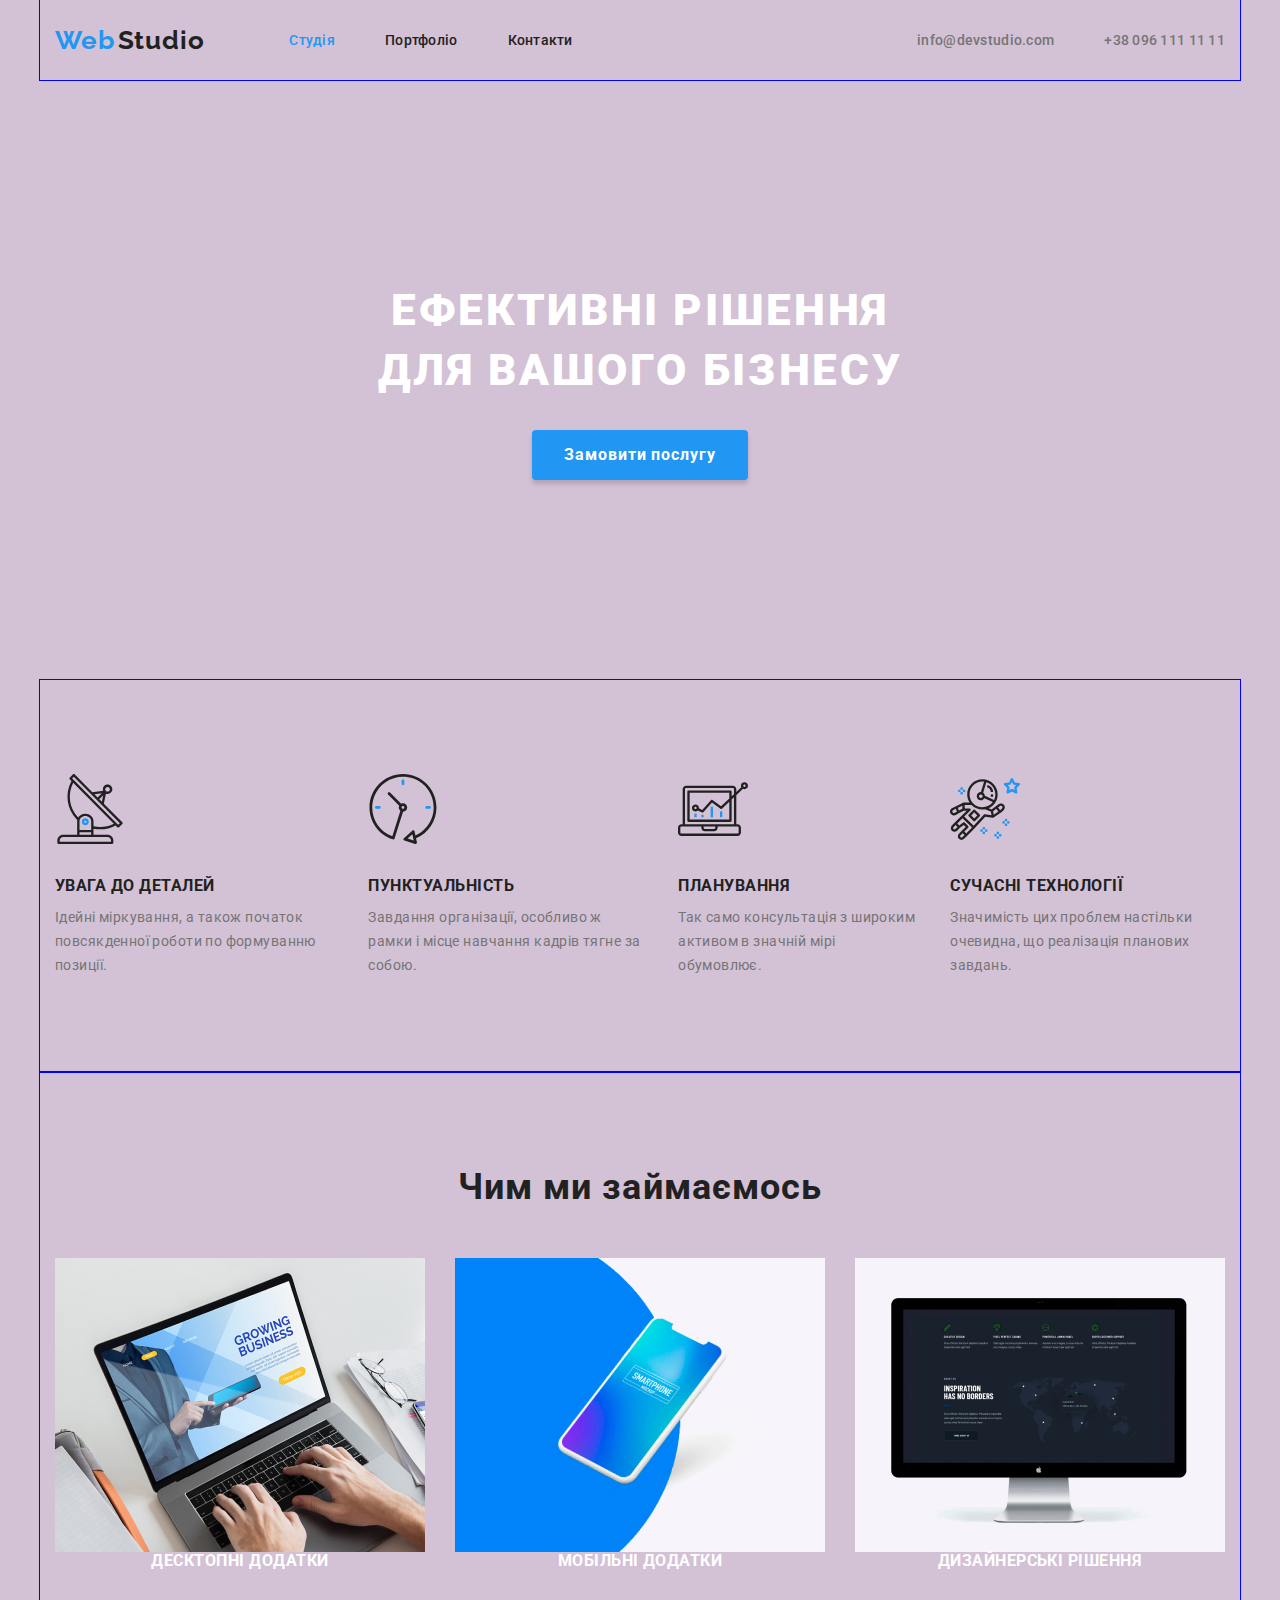
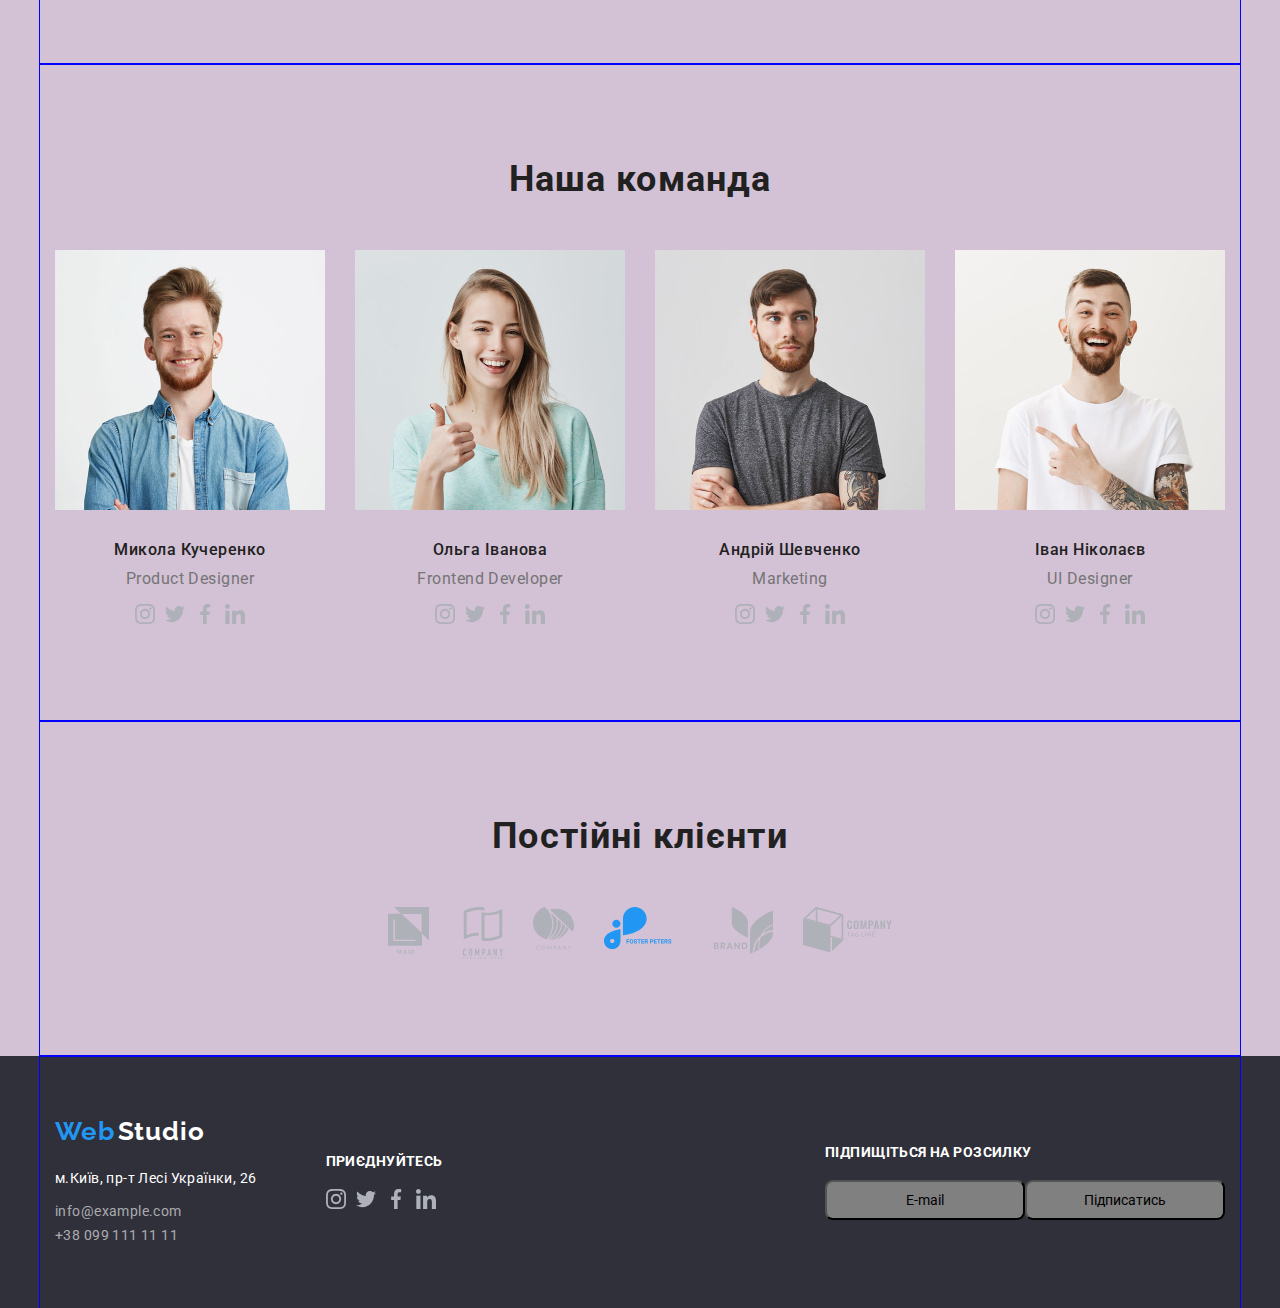
==== commit 6ffddac5: "Added flexbox abilities for footer section" ====
--- a/index.html
+++ b/index.html
@@ -381,66 +381,77 @@
 
 		<!--Footer-->
 		<footer class="footer">
-			<!--Contacts-->
-			<div>
-				<a class="navigation-logo" href="./index.html">
-					<span class="logo logo-web">Web</span>
-					<span class="logo footer-logo-stidio">Studio</span>
-				</a>
-				<address>
-					<p class="footer-address-info">м.Київ, пр-т Лесі Українки, 26</p>
-					<ul class="list">
-						<li><a class="footer-contacts-info" href="mailto:info@example.com">info@example.com</a></li>
-						<li><a class="footer-contacts-info" href="tel:+380961111111">+38 099 111 11 11</a></li>
-					</ul>
-				</address>
-			</div>
-
-			<!--Social-links for web studio-->
-			<div>
-				<b class="footer-join">Приєднуйтесь</b>
-				<ul class="list">
-					<li>
-						<a
-							href="https://www.instagram.com/"
-							target="_blank"
-							rel="noopener noreferrer"
-							aria-label="Ссилка на інстаграм"
-						>
-							<img src="./images/social-links-logo/instagram.svg" alt="instagram-logo" />
-						</a>
-					</li>
-					<li>
-						<a href="https://www.twitter.com/" target="_blank" rel="noopener noreferrer" aria-label="Ссилка на твітер">
-							<img src="./images/social-links-logo/twitter.svg" alt="twitter-logo" />
-						</a>
-					</li>
-					<li>
-						<a
-							href="https://www.facebook.com/"
-							target="_blank"
-							rel="noopener noreferrer"
-							aria-label="Ссилка на фейсбук"
-						>
-							<img src="./images/social-links-logo/facebook.svg" alt="facebook-logo" />
-						</a>
-					</li>
-					<li>
-						<a
-							href="https://www.linkedin.com/"
-							target="_blank"
-							rel="noopener noreferrer"
-							aria-label="Ссилка на лінкедін"
-						>
-							<img src="./images/social-links-logo/linkedin.svg" alt="linkedin-logo" />
-						</a>
-					</li>
-				</ul>
-			</div>
-
-			<!--Mail subscription-->
-			<div>
-				<b class="footer-join">Підпищіться на розсилку</b>
+			<div class="container footer-box">
+				<!--Contacts-->
+				<div>
+					<a class="navigation-logo" href="./index.html">
+						<span class="logo logo-web">Web</span>
+						<span class="logo footer-logo-studio">Studio</span>
+					</a>
+					<address>
+						<p class="footer-address-info">м.Київ, пр-т Лесі Українки, 26</p>
+						<ul class="list">
+							<li><a class="footer-contacts-info" href="mailto:info@example.com">info@example.com</a></li>
+							<li><a class="footer-contacts-info" href="tel:+380961111111">+38 099 111 11 11</a></li>
+						</ul>
+					</address>
+				</div>
+
+				<!--Social-links for web studio-->
+				<div class="join-menu">
+					<b class="footer-join">Приєднуйтесь</b>
+					<ul class="list join-links-list">
+						<li class="join-links-list-item">
+							<a
+								href="https://www.instagram.com/"
+								target="_blank"
+								rel="noopener noreferrer"
+								aria-label="Ссилка на інстаграм"
+							>
+								<img src="./images/social-links-logo/instagram.svg" alt="instagram-logo" />
+							</a>
+						</li>
+						<li class="join-links-list-item">
+							<a
+								href="https://www.twitter.com/"
+								target="_blank"
+								rel="noopener noreferrer"
+								aria-label="Ссилка на твітер"
+							>
+								<img src="./images/social-links-logo/twitter.svg" alt="twitter-logo" />
+							</a>
+						</li>
+						<li class="join-links-list-item">
+							<a
+								href="https://www.facebook.com/"
+								target="_blank"
+								rel="noopener noreferrer"
+								aria-label="Ссилка на фейсбук"
+							>
+								<img src="./images/social-links-logo/facebook.svg" alt="facebook-logo" />
+							</a>
+						</li>
+						<li class="join-links-list-item">
+							<a
+								href="https://www.linkedin.com/"
+								target="_blank"
+								rel="noopener noreferrer"
+								aria-label="Ссилка на лінкедін"
+							>
+								<img src="./images/social-links-logo/linkedin.svg" alt="linkedin-logo" />
+							</a>
+						</li>
+					</ul>
+				</div>
+
+				<!--Mail subscription-->
+				<div class="mailing">
+					<b class="footer-join">Підпищіться на розсилку</b>
+					<ul class="list mailing-list">
+						<li><button class="btn-fake" type="button">E-mail</button></li>
+						<li><button class="btn-fake" type="button">Підписатись</button></li>
+					</ul>
+				</div>
 			</div>
 		</footer>
 	</body>
--- a/css/style.css
+++ b/css/style.css
@@ -72,7 +72,7 @@
 }
 .navigation-logo:hover,
 .navigation-logo:focus {
-	color: #2196f3;
+	color: var(--accent-color);
 }
 
 /*Header Navigation Menu*/
@@ -167,6 +167,7 @@
 	color: var(--title-text-color);
 	background: var(--accent-color);
 	box-shadow: 0px 4px 4px rgba(0, 0, 0, 0.15);
+
 	display: inline-block;
 	align-items: center;
 	text-align: center;
@@ -286,32 +287,76 @@
 /*Footer Logo Address and contacts*/
 .footer {
 	background: #2f303a;
-	text-align: center;
+}
+.footer-box {
+	display: flex;
 	padding-top: 60px;
-}
-.footer-logo-stidio {
+	padding-bottom: 60px;
+	align-items: center;
+}
+
+.footer-logo-studio {
 	color: var(--title-text-color);
 }
 .footer-address-info {
-	line-height: 1.714;
-	letter-spacing: 0.03em;
-	color: var(--title-text-color);
 	margin-top: 20px;
 	margin-bottom: 9px;
-}
+
+	/* забирає курсив */
+	font-style: normal;
+
+	line-height: 1.714;
+	letter-spacing: 0.03em;
+	color: var(--title-text-color);
+}
+
 .footer-contacts-info {
+	margin-bottom: 9px;
+
 	line-height: 1.714;
 	letter-spacing: 0.03em;
 	color: var(--footer-contacts-text);
 	text-decoration: none;
-	margin-bottom: 9px;
-}
-
+	font-style: normal;
+}
+.footer-contacts-info:hover,
+.footer-contacts-info:focus {
+	color: var(--accent-color);
+}
+
+.join-menu {
+	margin-left: 69px;
+}
 .footer-join {
+	display: block;
+	margin-bottom: 20px;
+
 	font-weight: 700;
 	letter-spacing: 0.03em;
 	text-transform: uppercase;
 	color: var(--title-text-color);
+}
+.join-links-list {
+	display: flex;
+}
+.join-links-list-item:not(:last-child) {
+	margin-right: 10px;
+}
+.mailing {
+	margin-left: auto;
+}
+.mailing-list {
+	display: flex;
+}
+.btn-fake {
+	display: inline-block;
+	padding: 10px 30px;
+	min-width: 200px;
+
+	align-items: center;
+	text-align: center;
+	border-radius: 8px;
+	background-color: gray;
 }
 
 /*Portfolio bottoms*/
